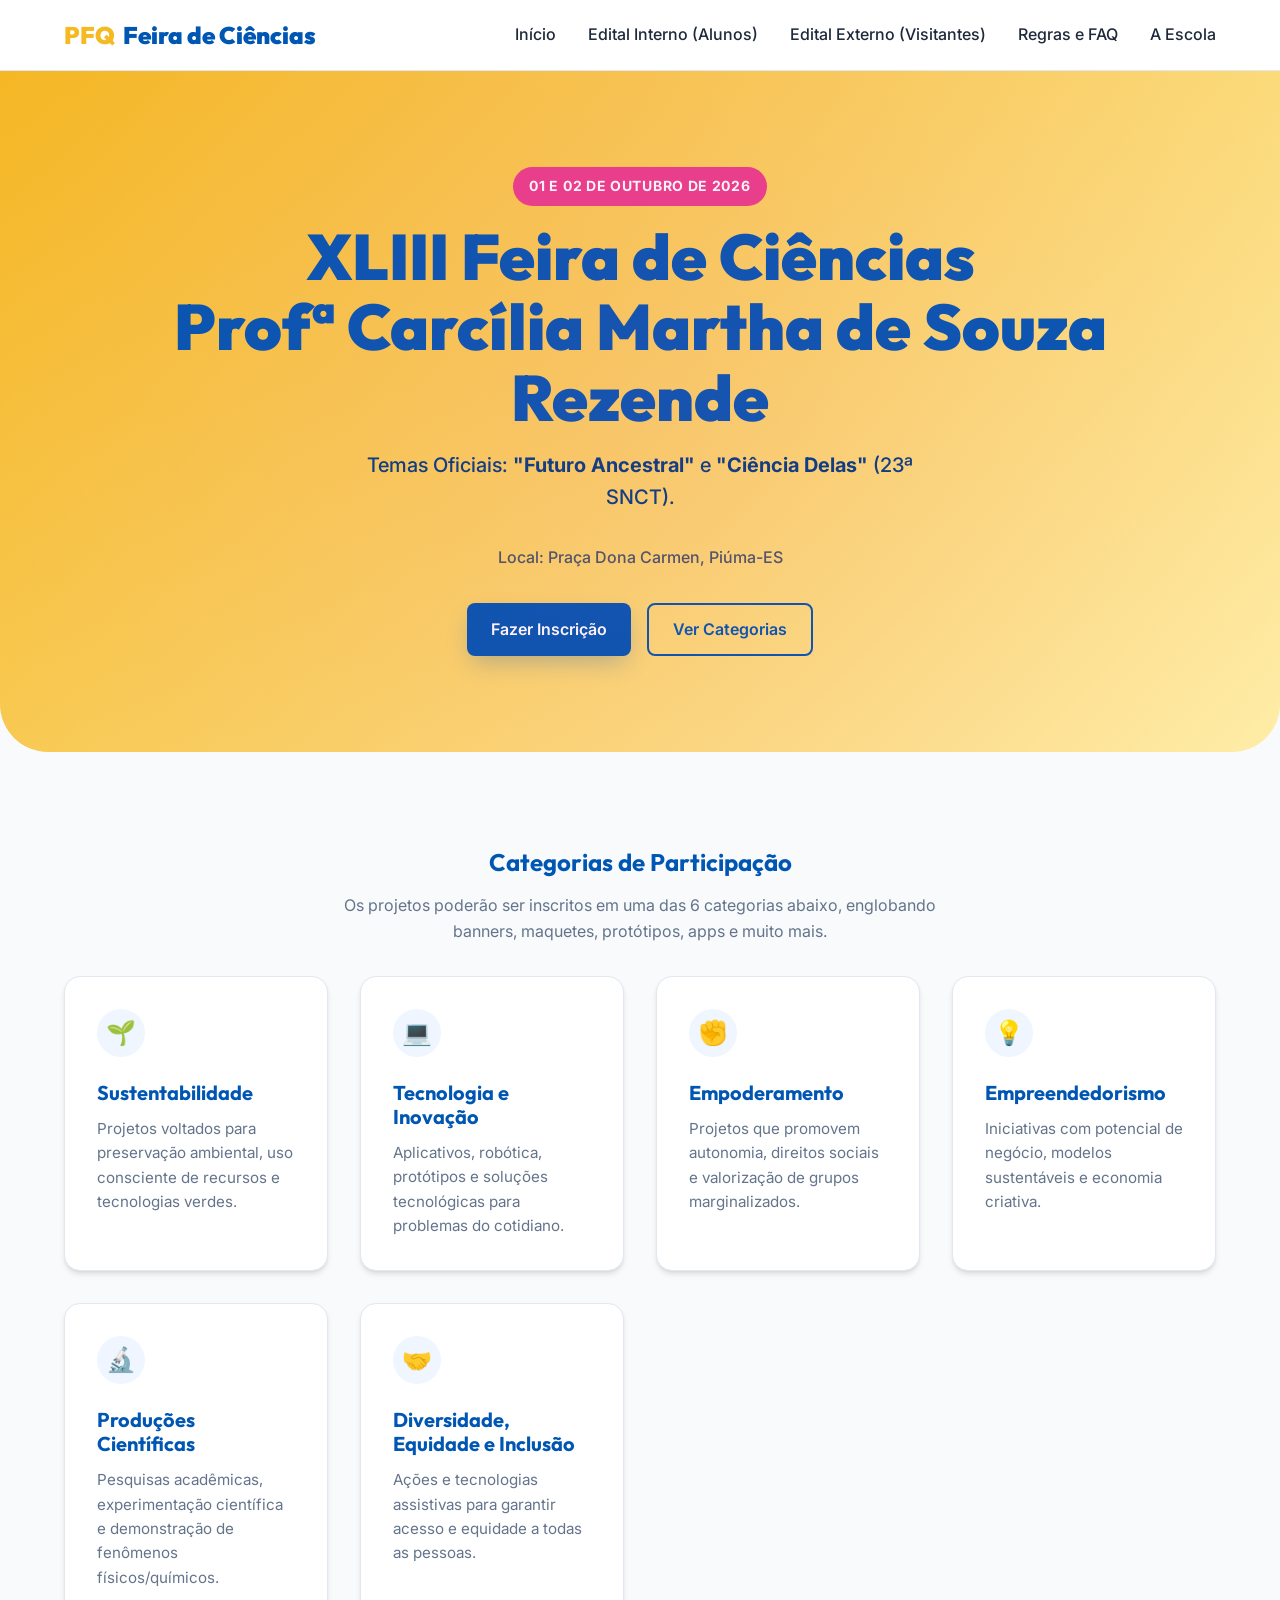
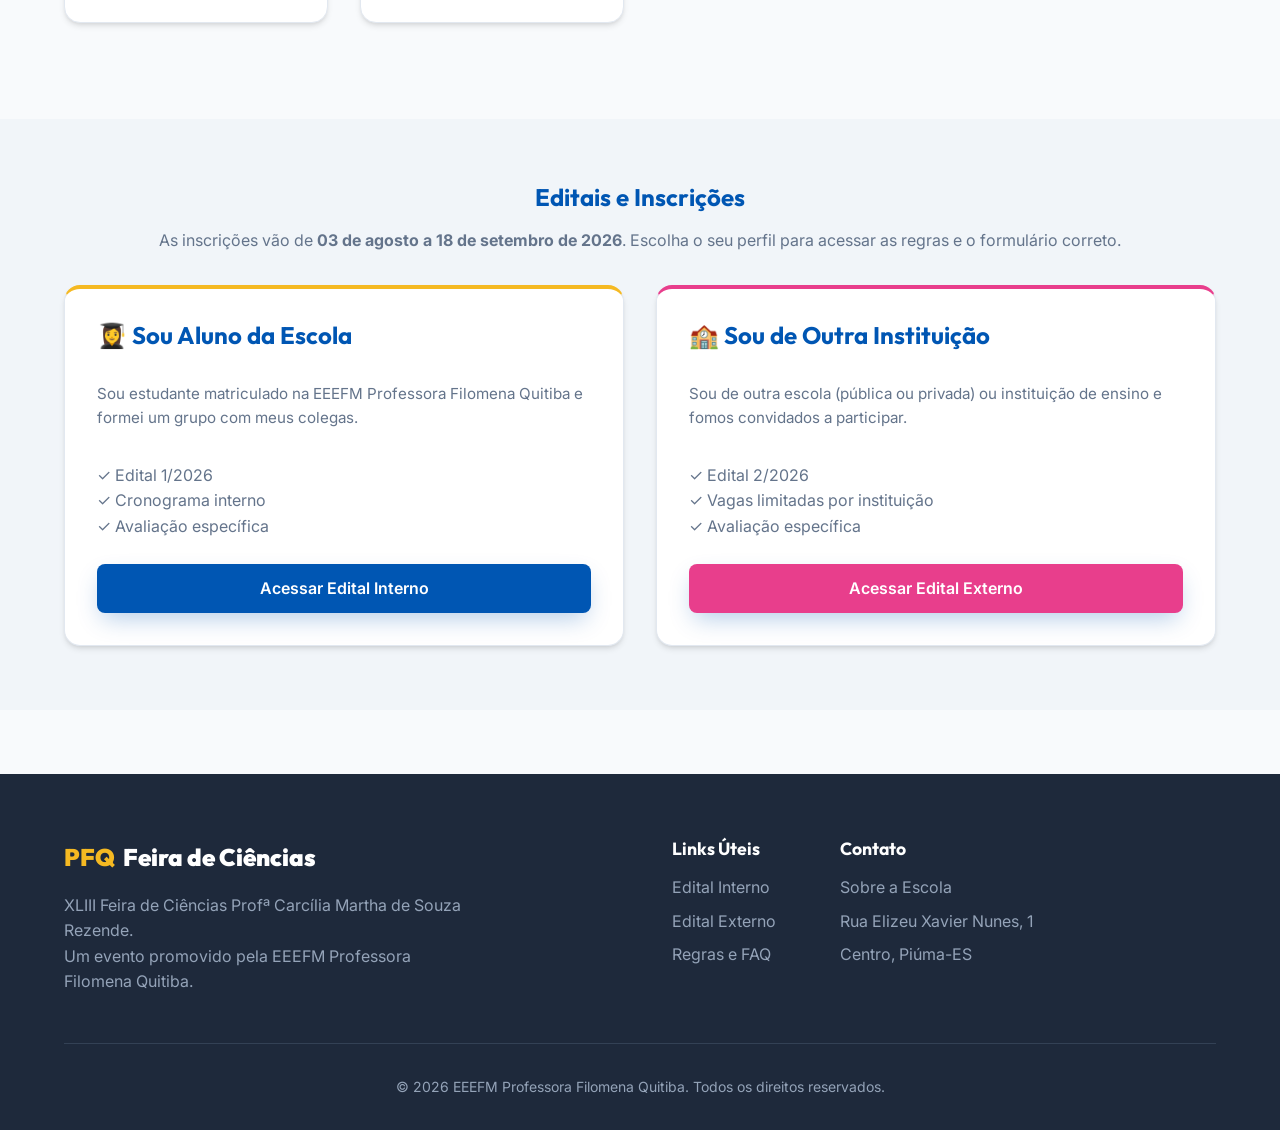
==== index.html @ 98fcd01e "feat: site launch with PDFs" ====
<!DOCTYPE html>
<html lang="pt-BR">
<head>
    <meta charset="UTF-8">
    <meta name="viewport" content="width=device-width, initial-scale=1.0">
    <title>XLIII Feira de Ciências - EEEFM Professora Filomena Quitiba</title>
    <meta name="description" content="Site oficial da XLIII Feira de Ciências Profª Carcília Martha de Souza Rezende da EEEFM Professora Filomena Quitiba. Temas: Futuro Ancestral e Ciência Delas.">
    <link rel="stylesheet" href="css/style.css">
</head>
<body>

    <!-- Header -->
    <header class="header">
        <div class="container flex justify-between items-center">
            <a href="index.html" class="logo">
                <span>PFQ</span> Feira de Ciências
            </a>
            <nav>
                <ul class="nav-links">
                    <li><a href="index.html">Início</a></li>
                    <li><a href="edital-interno.html">Edital Interno (Alunos)</a></li>
                    <li><a href="edital-externo.html">Edital Externo (Visitantes)</a></li>
                    <li><a href="faq.html">Regras e FAQ</a></li>
                    <li><a href="sobre.html">A Escola</a></li>
                </ul>
            </nav>
        </div>
    </header>

    <!-- Hero Section -->
    <section class="hero">
        <div class="container">
            <span class="badge">01 e 02 de Outubro de 2026</span>
            <h1>XLIII Feira de Ciências <br> Profª Carcília Martha de Souza Rezende</h1>
            <p>Temas Oficiais: <strong>"Futuro Ancestral"</strong> e <strong>"Ciência Delas"</strong> (23ª SNCT).</p>
            <p style="font-size: 1rem; color: #475569; margin-bottom: 2rem;">Local: Praça Dona Carmen, Piúma-ES</p>
            
            <div class="flex justify-center gap-4 mt-8" style="flex-wrap: wrap;">
                <a href="#inscricoes" class="btn btn-primary">Fazer Inscrição</a>
                <a href="#categorias" class="btn btn-outline">Ver Categorias</a>
            </div>
        </div>
    </section>

    <!-- Categories Section -->
    <section id="categorias" class="py-24">
        <div class="container">
            <div class="text-center mb-8">
                <h2>Categorias de Participação</h2>
                <p style="color: var(--color-text-muted); max-width: 600px; margin: 0 auto;">Os projetos poderão ser inscritos em uma das 6 categorias abaixo, englobando banners, maquetes, protótipos, apps e muito mais.</p>
            </div>
            
            <div class="grid grid-cols-3 gap-8">
                <!-- Card 1 -->
                <div class="card">
                    <div class="card-icon">🌱</div>
                    <h3>Sustentabilidade</h3>
                    <p>Projetos voltados para preservação ambiental, uso consciente de recursos e tecnologias verdes.</p>
                </div>
                <!-- Card 2 -->
                <div class="card">
                    <div class="card-icon">💻</div>
                    <h3>Tecnologia e Inovação</h3>
                    <p>Aplicativos, robótica, protótipos e soluções tecnológicas para problemas do cotidiano.</p>
                </div>
                <!-- Card 3 -->
                <div class="card">
                    <div class="card-icon">✊</div>
                    <h3>Empoderamento</h3>
                    <p>Projetos que promovem autonomia, direitos sociais e valorização de grupos marginalizados.</p>
                </div>
                <!-- Card 4 -->
                <div class="card">
                    <div class="card-icon">💡</div>
                    <h3>Empreendedorismo</h3>
                    <p>Iniciativas com potencial de negócio, modelos sustentáveis e economia criativa.</p>
                </div>
                <!-- Card 5 -->
                <div class="card">
                    <div class="card-icon">🔬</div>
                    <h3>Produções Científicas</h3>
                    <p>Pesquisas acadêmicas, experimentação científica e demonstração de fenômenos físicos/químicos.</p>
                </div>
                <!-- Card 6 -->
                <div class="card">
                    <div class="card-icon">🤝</div>
                    <h3>Diversidade, Equidade e Inclusão</h3>
                    <p>Ações e tecnologias assistivas para garantir acesso e equidade a todas as pessoas.</p>
                </div>
            </div>
        </div>
    </section>

    <!-- Inscrições e Editais (Hub Central) -->
    <section id="inscricoes" class="py-16" style="background-color: #f1f5f9;">
        <div class="container">
            <div class="text-center mb-8">
                <h2>Editais e Inscrições</h2>
                <p style="color: var(--color-text-muted);">As inscrições vão de <strong>03 de agosto a 18 de setembro de 2026</strong>. Escolha o seu perfil para acessar as regras e o formulário correto.</p>
            </div>

            <div class="grid grid-cols-2 gap-8 mt-8">
                
                <!-- Edital Interno -->
                <div class="card" style="border-top: 4px solid var(--color-primary);">
                    <h3 style="font-size: 1.5rem;">👩‍🎓 Sou Aluno da Escola</h3>
                    <p class="mt-8 mb-8" style="min-height: 48px;">Sou estudante matriculado na EEEFM Professora Filomena Quitiba e formei um grupo com meus colegas.</p>
                    <ul style="list-style: none; margin-bottom: 1.5rem; color: var(--color-text-muted);">
                        <li>✓ Edital 1/2026</li>
                        <li>✓ Cronograma interno</li>
                        <li>✓ Avaliação específica</li>
                    </ul>
                    <a href="edital-interno.html" class="btn btn-primary" style="width: 100%;">Acessar Edital Interno</a>
                </div>

                <!-- Edital Externo -->
                <div class="card" style="border-top: 4px solid var(--color-accent);">
                    <h3 style="font-size: 1.5rem;">🏫 Sou de Outra Instituição</h3>
                    <p class="mt-8 mb-8" style="min-height: 48px;">Sou de outra escola (pública ou privada) ou instituição de ensino e fomos convidados a participar.</p>
                    <ul style="list-style: none; margin-bottom: 1.5rem; color: var(--color-text-muted);">
                        <li>✓ Edital 2/2026</li>
                        <li>✓ Vagas limitadas por instituição</li>
                        <li>✓ Avaliação específica</li>
                    </ul>
                    <a href="edital-externo.html" class="btn btn-primary" style="width: 100%; background-color: var(--color-accent);">Acessar Edital Externo</a>
                </div>

            </div>
        </div>
    </section>

    <!-- Footer -->
    <footer class="footer">
        <div class="container">
            <div class="grid grid-cols-2" style="gap: 4rem;">
                <div>
                    <a href="index.html" class="logo" style="color: var(--color-white); margin-bottom: 1rem;">
                        <span style="color: var(--color-primary);">PFQ</span> Feira de Ciências
                    </a>
                    <p style="color: #94a3b8; max-width: 400px;">XLIII Feira de Ciências Profª Carcília Martha de Souza Rezende. <br>Um evento promovido pela EEEFM Professora Filomena Quitiba.</p>
                </div>
                <div style="display: flex; gap: 4rem;">
                    <div>
                        <h4 style="color: var(--color-white); font-size: 1.1rem;">Links Úteis</h4>
                        <ul style="list-style: none; display: flex; flex-direction: column; gap: 0.5rem; margin-top: 1rem;">
                            <li><a href="edital-interno.html">Edital Interno</a></li>
                            <li><a href="edital-externo.html">Edital Externo</a></li>
                            <li><a href="faq.html">Regras e FAQ</a></li>
                        </ul>
                    </div>
                    <div>
                        <h4 style="color: var(--color-white); font-size: 1.1rem;">Contato</h4>
                        <ul style="list-style: none; display: flex; flex-direction: column; gap: 0.5rem; margin-top: 1rem;">
                            <li><a href="sobre.html">Sobre a Escola</a></li>
                            <li style="color: #94a3b8;">Rua Elizeu Xavier Nunes, 1</li>
                            <li style="color: #94a3b8;">Centro, Piúma-ES</li>
                        </ul>
                    </div>
                </div>
            </div>
            <div class="footer-bottom">
                <p>&copy; 2026 EEEFM Professora Filomena Quitiba. Todos os direitos reservados.</p>
            </div>
        </div>
    </footer>

</body>
</html>
---- css/style.css ----
@import url('https://fonts.googleapis.com/css2?family=Inter:wght@300;400;500;600;700;800&family=Outfit:wght@400;700;900&display=swap');

:root {
  /* Colors based on PFQ notebook cover */
  --color-primary: #f5b922; /* Amarelo Ouro */
  --color-secondary: #0056b3; /* Azul Royal */
  --color-accent: #e83e8c; /* Rosa vibrante */
  --color-bg-light: #f8fafc;
  --color-white: #ffffff;
  --color-text-main: #1e293b;
  --color-text-muted: #64748b;
  --color-border: #e2e8f0;

  /* Shadows for Glassmorphism & Depth */
  --shadow-sm: 0 1px 2px 0 rgb(0 0 0 / 0.05);
  --shadow-md: 0 4px 6px -1px rgb(0 0 0 / 0.1), 0 2px 4px -2px rgb(0 0 0 / 0.1);
  --shadow-lg: 0 10px 15px -3px rgb(0 0 0 / 0.1), 0 4px 6px -4px rgb(0 0 0 / 0.1);
  --shadow-xl: 0 20px 25px -5px rgb(0 0 0 / 0.1), 0 8px 10px -6px rgb(0 0 0 / 0.1);
  --shadow-colored: 0 10px 25px -5px rgba(0, 86, 179, 0.3);

  /* Border Radius */
  --radius-sm: 0.375rem;
  --radius-md: 0.5rem;
  --radius-lg: 1rem;
  --radius-xl: 1.5rem;

  /* Typography */
  --font-sans: 'Inter', sans-serif;
  --font-display: 'Outfit', sans-serif;
}

/* Reset */
*, *::before, *::after {
  box-sizing: border-box;
  margin: 0;
  padding: 0;
}

body {
  font-family: var(--font-sans);
  color: var(--color-text-main);
  background-color: var(--color-bg-light);
  line-height: 1.6;
  -webkit-font-smoothing: antialiased;
}

h1, h2, h3, h4, h5, h6 {
  font-family: var(--font-display);
  font-weight: 700;
  line-height: 1.2;
  margin-bottom: 1rem;
  color: var(--color-secondary);
}

a {
  color: var(--color-secondary);
  text-decoration: none;
  transition: all 0.3s ease;
}

a:hover {
  color: var(--color-accent);
}

img {
  max-width: 100%;
  height: auto;
  display: block;
}

/* Layout Utilities */
.container {
  width: 100%;
  max-width: 1200px;
  margin: 0 auto;
  padding: 0 1.5rem;
}

.grid {
  display: grid;
  gap: 2rem;
}

.grid-cols-2 { grid-template-columns: repeat(auto-fit, minmax(300px, 1fr)); }
.grid-cols-3 { grid-template-columns: repeat(auto-fit, minmax(250px, 1fr)); }

.flex { display: flex; }
.flex-col { flex-direction: column; }
.items-center { align-items: center; }
.justify-between { justify-content: space-between; }
.justify-center { justify-content: center; }
.gap-4 { gap: 1rem; }
.gap-8 { gap: 2rem; }

.text-center { text-align: center; }
.mt-8 { margin-top: 2rem; }
.mb-8 { margin-bottom: 2rem; }
.py-16 { padding-top: 4rem; padding-bottom: 4rem; }
.py-24 { padding-top: 6rem; padding-bottom: 6rem; }

/* Header & Navbar */
.header {
  background: rgba(255, 255, 255, 0.9);
  backdrop-filter: blur(10px);
  -webkit-backdrop-filter: blur(10px);
  border-bottom: 1px solid var(--color-border);
  position: sticky;
  top: 0;
  z-index: 50;
  padding: 1rem 0;
}

.logo {
  font-family: var(--font-display);
  font-size: 1.5rem;
  font-weight: 900;
  color: var(--color-secondary);
  display: flex;
  align-items: center;
  gap: 0.5rem;
}

.logo span {
  color: var(--color-primary);
}

.nav-links {
  display: flex;
  gap: 2rem;
  list-style: none;
}

.nav-links a {
  font-weight: 500;
  color: var(--color-text-main);
}

.nav-links a:hover {
  color: var(--color-secondary);
}

/* Hero Section */
.hero {
  position: relative;
  background: linear-gradient(135deg, var(--color-primary) 0%, #fff0a8 100%);
  color: var(--color-secondary);
  overflow: hidden;
  text-align: center;
  border-bottom-left-radius: 3rem;
  border-bottom-right-radius: 3rem;
  padding: 6rem 1.5rem;
}

.hero::before {
  content: '';
  position: absolute;
  top: -50%; left: -50%; width: 200%; height: 200%;
  background: radial-gradient(circle, rgba(232, 62, 140, 0.1) 0%, transparent 60%);
  pointer-events: none;
}

.hero h1 {
  font-size: clamp(2.5rem, 5vw, 4rem);
  font-weight: 900;
  margin-bottom: 1rem;
  line-height: 1.1;
}

.hero p {
  font-size: 1.25rem;
  font-weight: 500;
  max-width: 600px;
  margin: 0 auto 2rem;
  color: #003d82;
}

.badge {
  display: inline-block;
  background: var(--color-accent);
  color: var(--color-white);
  padding: 0.5rem 1rem;
  border-radius: 2rem;
  font-weight: 700;
  font-size: 0.875rem;
  margin-bottom: 1rem;
  text-transform: uppercase;
  letter-spacing: 0.05em;
}

/* Buttons */
.btn {
  display: inline-flex;
  align-items: center;
  justify-content: center;
  padding: 0.75rem 1.5rem;
  border-radius: var(--radius-md);
  font-weight: 600;
  text-align: center;
  transition: all 0.3s ease;
  cursor: pointer;
  border: none;
}

.btn-primary {
  background: var(--color-secondary);
  color: var(--color-white);
  box-shadow: var(--shadow-colored);
}

.btn-primary:hover {
  background: #004494;
  color: var(--color-white);
  transform: translateY(-2px);
  box-shadow: 0 15px 30px -5px rgba(0, 86, 179, 0.4);
}

.btn-outline {
  background: transparent;
  color: var(--color-secondary);
  border: 2px solid var(--color-secondary);
}

.btn-outline:hover {
  background: var(--color-secondary);
  color: var(--color-white);
}

/* Cards */
.card {
  background: var(--color-white);
  border-radius: var(--radius-lg);
  padding: 2rem;
  box-shadow: var(--shadow-md);
  transition: transform 0.3s ease, box-shadow 0.3s ease;
  border: 1px solid var(--color-border);
}

.card:hover {
  transform: translateY(-5px);
  box-shadow: var(--shadow-xl);
}

.card-icon {
  width: 3rem;
  height: 3rem;
  border-radius: 50%;
  background: #eff6ff;
  color: var(--color-secondary);
  display: flex;
  align-items: center;
  justify-content: center;
  font-size: 1.5rem;
  margin-bottom: 1.5rem;
}

.card h3 {
  font-size: 1.25rem;
  margin-bottom: 0.75rem;
}

.card p {
  color: var(--color-text-muted);
  font-size: 0.95rem;
}

/* Timeline */
.timeline {
  position: relative;
  max-width: 800px;
  margin: 0 auto;
  padding: 2rem 0;
}

.timeline::before {
  content: '';
  position: absolute;
  top: 0;
  left: 2rem;
  height: 100%;
  width: 4px;
  background: var(--color-primary);
  border-radius: 2px;
}

.timeline-item {
  position: relative;
  padding-left: 4.5rem;
  margin-bottom: 2rem;
}

.timeline-date {
  font-weight: 700;
  color: var(--color-accent);
  margin-bottom: 0.25rem;
}

.timeline-content {
  background: var(--color-white);
  padding: 1.5rem;
  border-radius: var(--radius-md);
  box-shadow: var(--shadow-sm);
  border: 1px solid var(--color-border);
}

.timeline-marker {
  position: absolute;
  left: 1.625rem;
  top: 0.5rem;
  width: 1.25rem;
  height: 1.25rem;
  border-radius: 50%;
  background: var(--color-white);
  border: 4px solid var(--color-secondary);
  z-index: 10;
}

/* Footer */
.footer {
  background: var(--color-text-main);
  color: var(--color-white);
  padding: 4rem 0 2rem;
  margin-top: 4rem;
}

.footer a {
  color: #94a3b8;
}

.footer a:hover {
  color: var(--color-white);
}

.footer-bottom {
  border-top: 1px solid #334155;
  margin-top: 3rem;
  padding-top: 2rem;
  text-align: center;
  color: #94a3b8;
  font-size: 0.875rem;
}

/* Responsiveness */
@media (max-width: 768px) {
  .nav-links { display: none; } /* Simpler for now, could add hamburger */
  .timeline::before { left: 1rem; }
  .timeline-item { padding-left: 3rem; }
  .timeline-marker { left: 0.625rem; }
  .hero { padding: 4rem 1rem; border-bottom-left-radius: 2rem; border-bottom-right-radius: 2rem; }
}
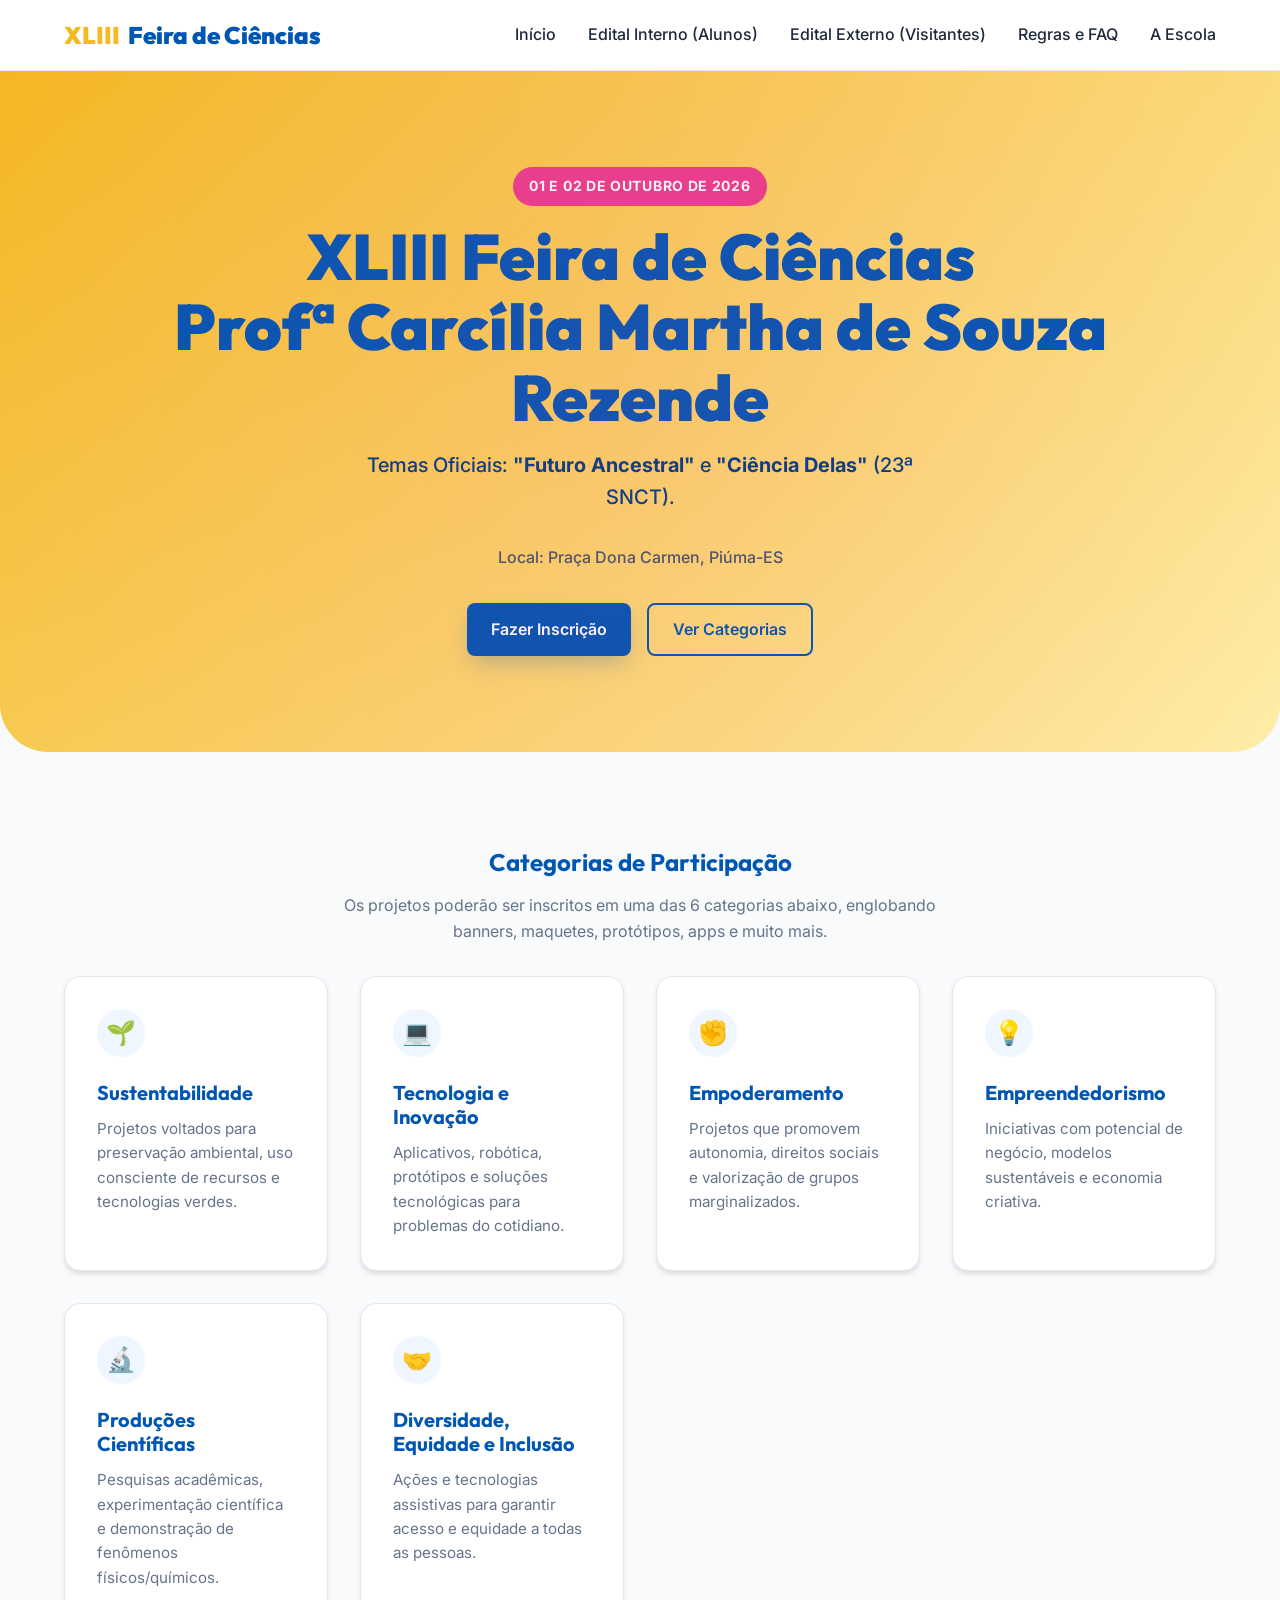
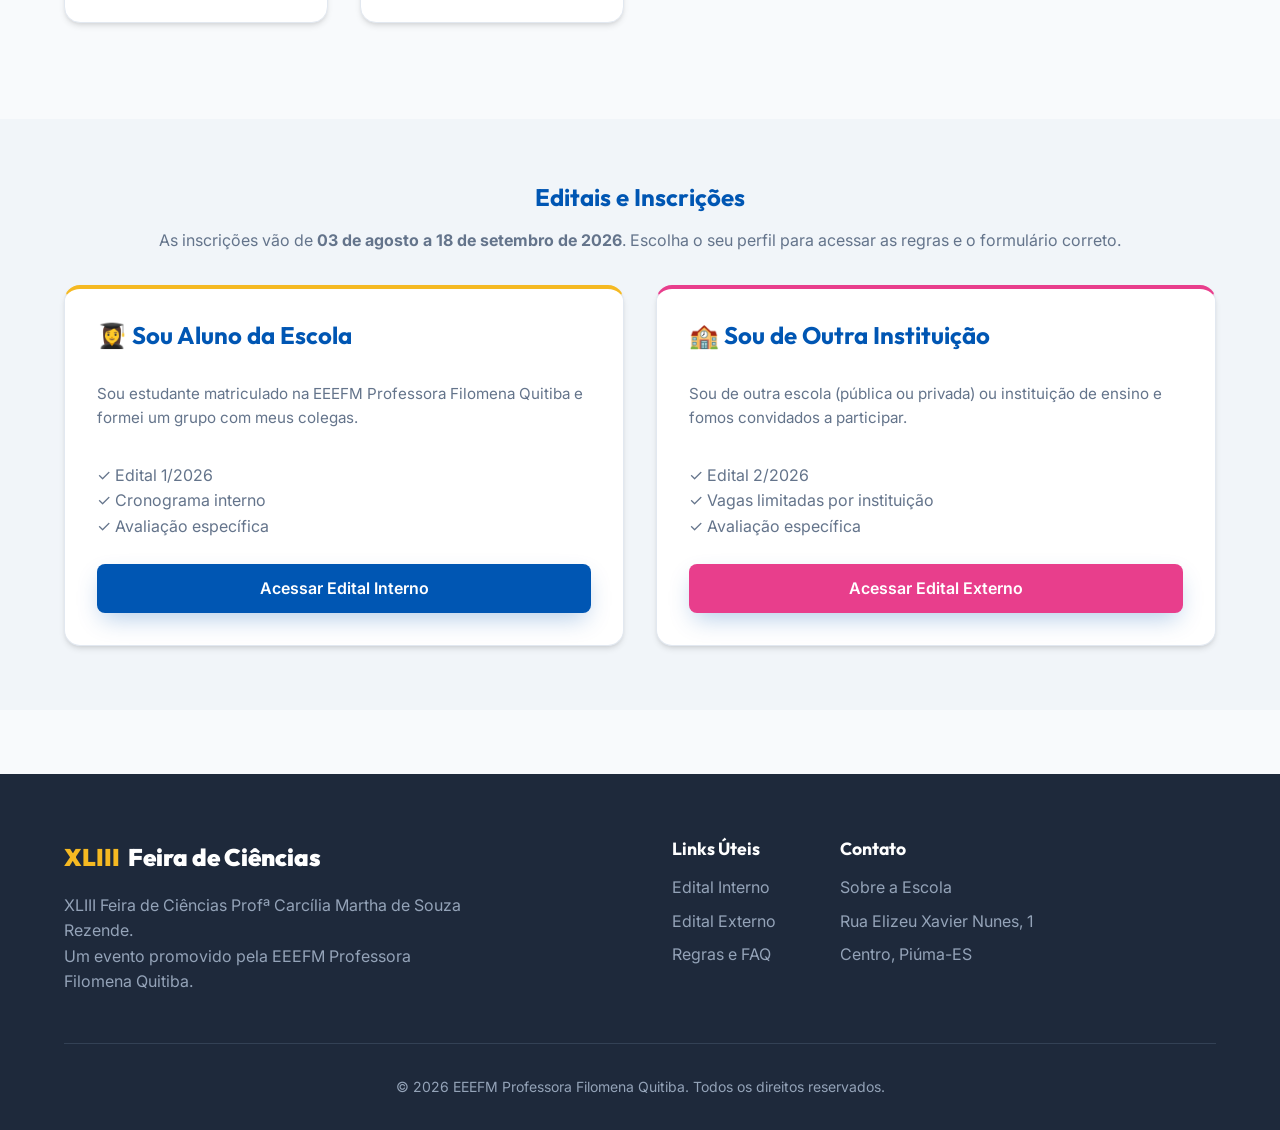
==== commit 68ccd3a2: "style: change logo text from PFQ to XLIII" ====
--- a/index.html
+++ b/index.html
@@ -13,7 +13,7 @@
     <header class="header">
         <div class="container flex justify-between items-center">
             <a href="index.html" class="logo">
-                <span>PFQ</span> Feira de Ciências
+                <span>XLIII</span> Feira de Ciências
             </a>
             <nav>
                 <ul class="nav-links">
@@ -135,7 +135,7 @@
             <div class="grid grid-cols-2" style="gap: 4rem;">
                 <div>
                     <a href="index.html" class="logo" style="color: var(--color-white); margin-bottom: 1rem;">
-                        <span style="color: var(--color-primary);">PFQ</span> Feira de Ciências
+                        <span style="color: var(--color-primary);">XLIII</span> Feira de Ciências
                     </a>
                     <p style="color: #94a3b8; max-width: 400px;">XLIII Feira de Ciências Profª Carcília Martha de Souza Rezende. <br>Um evento promovido pela EEEFM Professora Filomena Quitiba.</p>
                 </div>
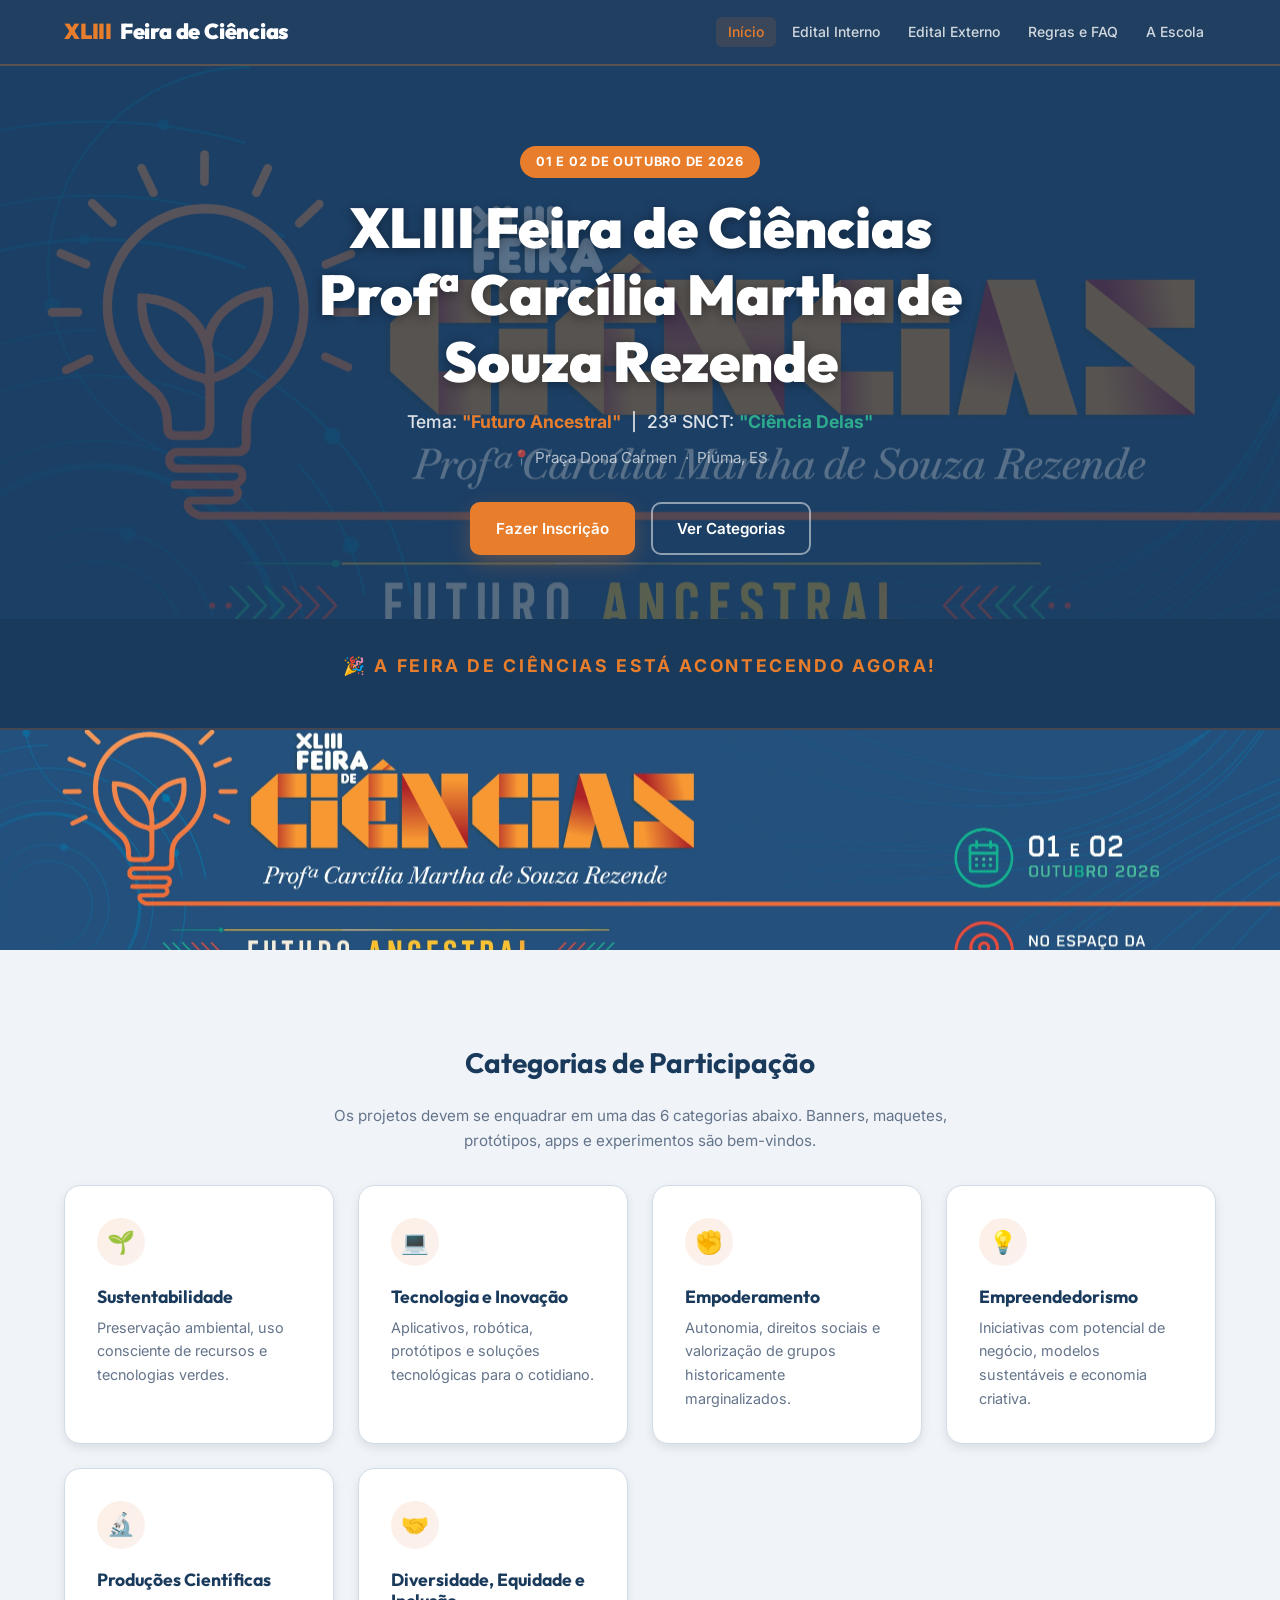
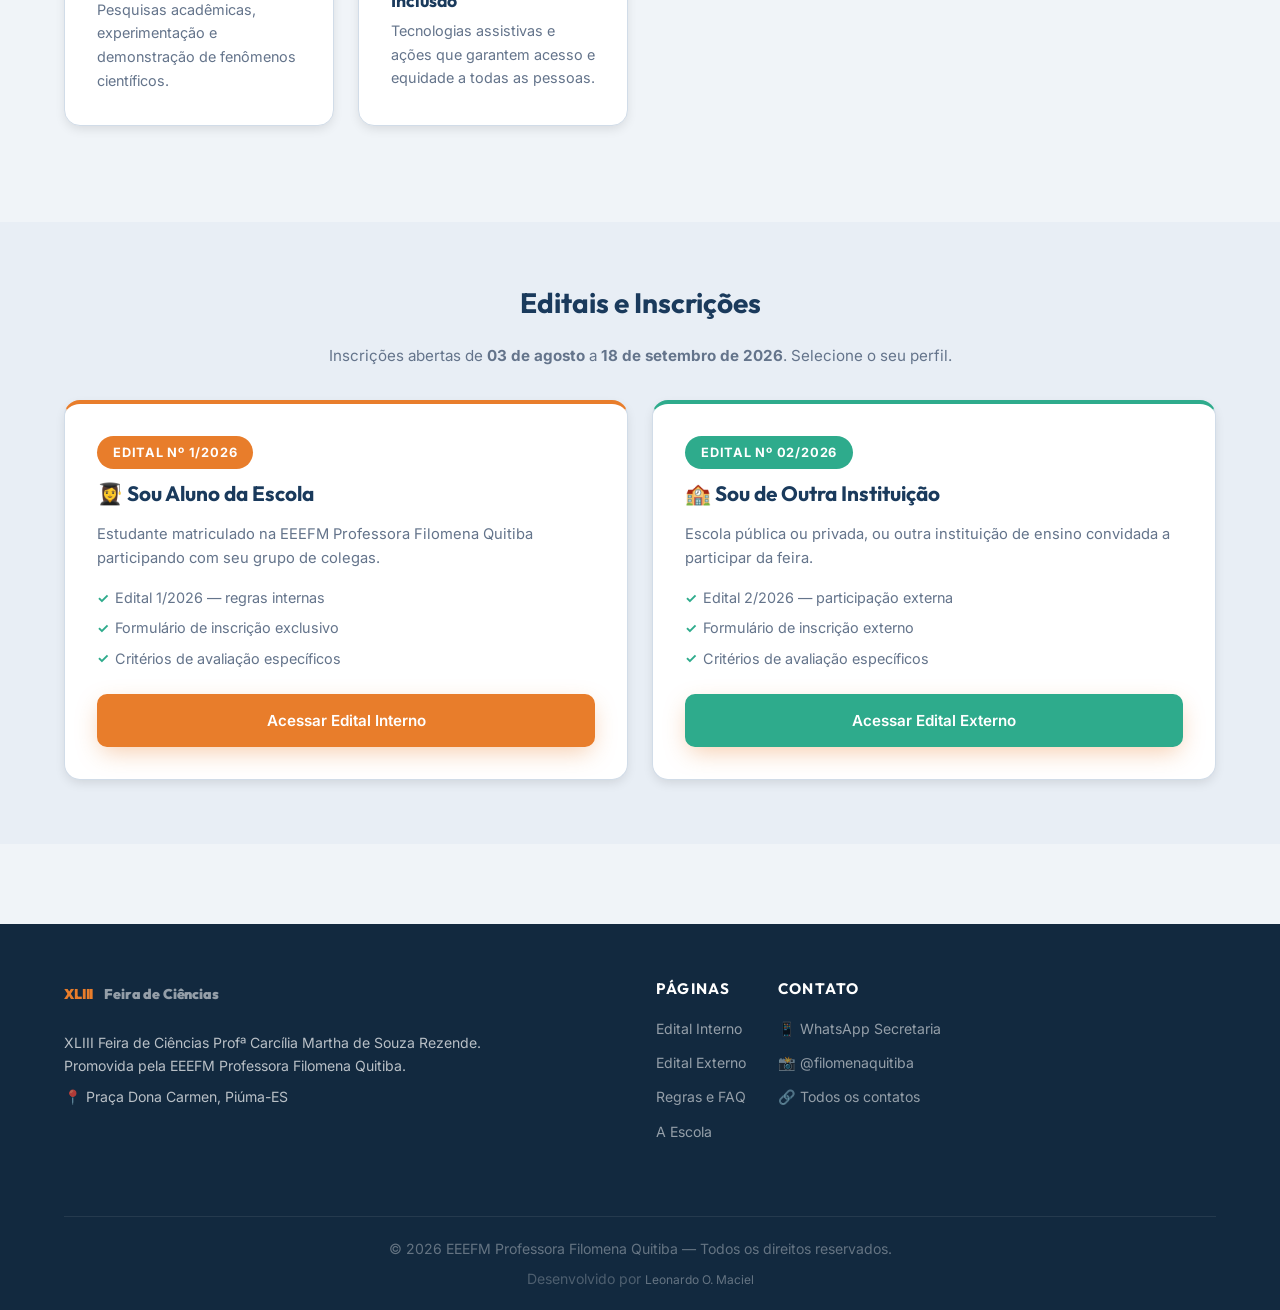
==== commit 0873b5ec: "feat: redesign completo — paleta oficial, imagens, countdown, contatos, PDFs atualizados, menu mobil" ====
--- a/index.html
+++ b/index.html
@@ -3,166 +3,193 @@
 <head>
     <meta charset="UTF-8">
     <meta name="viewport" content="width=device-width, initial-scale=1.0">
-    <title>XLIII Feira de Ciências - EEEFM Professora Filomena Quitiba</title>
-    <meta name="description" content="Site oficial da XLIII Feira de Ciências Profª Carcília Martha de Souza Rezende da EEEFM Professora Filomena Quitiba. Temas: Futuro Ancestral e Ciência Delas.">
+    <title>XLIII Feira de Ciências — EEEFM Profª Filomena Quitiba</title>
+    <meta name="description" content="Site oficial da XLIII Feira de Ciências Profª Carcília Martha de Souza Rezende. Tema: Futuro Ancestral. 01 e 02 de outubro de 2026, Praça Dona Carmen, Piúma-ES.">
+    <link rel="icon" href="img/flyer-feira.jpg" type="image/jpeg">
     <link rel="stylesheet" href="css/style.css">
 </head>
 <body>
 
-    <!-- Header -->
-    <header class="header">
-        <div class="container flex justify-between items-center">
-            <a href="index.html" class="logo">
-                <span>XLIII</span> Feira de Ciências
-            </a>
-            <nav>
-                <ul class="nav-links">
-                    <li><a href="index.html">Início</a></li>
-                    <li><a href="edital-interno.html">Edital Interno (Alunos)</a></li>
-                    <li><a href="edital-externo.html">Edital Externo (Visitantes)</a></li>
-                    <li><a href="faq.html">Regras e FAQ</a></li>
-                    <li><a href="sobre.html">A Escola</a></li>
-                </ul>
-            </nav>
+<!-- ==================== HEADER ==================== -->
+<header class="header">
+    <div class="container flex justify-between items-center">
+        <a href="index.html" class="logo">
+            <span>XLIII</span> Feira de Ciências
+        </a>
+        <nav>
+            <ul class="nav-links" id="nav-links">
+                <li><a href="index.html" class="active">Início</a></li>
+                <li><a href="edital-interno.html">Edital Interno</a></li>
+                <li><a href="edital-externo.html">Edital Externo</a></li>
+                <li><a href="faq.html">Regras e FAQ</a></li>
+                <li><a href="sobre.html">A Escola</a></li>
+            </ul>
+        </nav>
+        <button class="hamburger" id="hamburger" aria-label="Abrir menu">
+            <span></span><span></span><span></span>
+        </button>
+    </div>
+</header>
+
+<!-- ==================== HERO ==================== -->
+<section class="hero">
+    <div class="hero-bg" aria-hidden="true"></div>
+    <div class="hero-content">
+        <span class="badge">01 e 02 de Outubro de 2026</span>
+        <h1>XLIII Feira de Ciências<br>Profª Carcília Martha de Souza Rezende</h1>
+        <p class="subtitle">Tema: <strong style="color: var(--color-primary);">"Futuro Ancestral"</strong> &nbsp;|&nbsp; 23ª SNCT: <strong style="color: var(--color-accent);">"Ciência Delas"</strong></p>
+        <p class="location">📍 Praça Dona Carmen &nbsp;·&nbsp; Piúma, ES</p>
+        <div class="flex justify-center gap-4 flex-wrap">
+            <a href="#inscricoes" class="btn btn-primary">Fazer Inscrição</a>
+            <a href="#categorias" class="btn btn-outline">Ver Categorias</a>
         </div>
-    </header>
+    </div>
+</section>
 
-    <!-- Hero Section -->
-    <section class="hero">
-        <div class="container">
-            <span class="badge">01 e 02 de Outubro de 2026</span>
-            <h1>XLIII Feira de Ciências <br> Profª Carcília Martha de Souza Rezende</h1>
-            <p>Temas Oficiais: <strong>"Futuro Ancestral"</strong> e <strong>"Ciência Delas"</strong> (23ª SNCT).</p>
-            <p style="font-size: 1rem; color: #475569; margin-bottom: 2rem;">Local: Praça Dona Carmen, Piúma-ES</p>
-            
-            <div class="flex justify-center gap-4 mt-8" style="flex-wrap: wrap;">
-                <a href="#inscricoes" class="btn btn-primary">Fazer Inscrição</a>
-                <a href="#categorias" class="btn btn-outline">Ver Categorias</a>
+<!-- ==================== COUNTDOWN ==================== -->
+<section class="countdown-section" id="countdown-section">
+    <div class="container">
+        <p class="countdown-label">⏳ Contagem regressiva para a abertura</p>
+        <div class="countdown-grid">
+            <div class="countdown-unit">
+                <div class="countdown-num" id="cd-days">--</div>
+                <div class="countdown-unit-label">Dias</div>
+            </div>
+            <div class="countdown-unit">
+                <div class="countdown-num" id="cd-hours">--</div>
+                <div class="countdown-unit-label">Horas</div>
+            </div>
+            <div class="countdown-unit">
+                <div class="countdown-num" id="cd-minutes">--</div>
+                <div class="countdown-unit-label">Minutos</div>
+            </div>
+            <div class="countdown-unit">
+                <div class="countdown-num" id="cd-seconds">--</div>
+                <div class="countdown-unit-label">Segundos</div>
             </div>
         </div>
-    </section>
+    </div>
+</section>
 
-    <!-- Categories Section -->
-    <section id="categorias" class="py-24">
-        <div class="container">
-            <div class="text-center mb-8">
-                <h2>Categorias de Participação</h2>
-                <p style="color: var(--color-text-muted); max-width: 600px; margin: 0 auto;">Os projetos poderão ser inscritos em uma das 6 categorias abaixo, englobando banners, maquetes, protótipos, apps e muito mais.</p>
+<!-- ==================== BANNER STRIP ==================== -->
+<div class="banner-strip">
+    <img src="img/banner-horizontal.jpg" alt="XLIII Feira de Ciências — Futuro Ancestral — 01 e 02 de outubro 2026, Praça Dona Carmen">
+</div>
+
+<!-- ==================== CATEGORIAS ==================== -->
+<section id="categorias" class="py-24" style="background: var(--color-bg-light);">
+    <div class="container">
+        <div class="text-center mb-8">
+            <h2 class="section-title" style="border: none; padding: 0; text-align: center;">Categorias de Participação</h2>
+            <p class="section-subtitle" style="margin: 0.5rem auto 0;">Os projetos devem se enquadrar em uma das 6 categorias abaixo. Banners, maquetes, protótipos, apps e experimentos são bem-vindos.</p>
+        </div>
+        <div class="grid grid-3">
+            <div class="card">
+                <div class="card-icon">🌱</div>
+                <h3>Sustentabilidade</h3>
+                <p>Preservação ambiental, uso consciente de recursos e tecnologias verdes.</p>
             </div>
-            
-            <div class="grid grid-cols-3 gap-8">
-                <!-- Card 1 -->
-                <div class="card">
-                    <div class="card-icon">🌱</div>
-                    <h3>Sustentabilidade</h3>
-                    <p>Projetos voltados para preservação ambiental, uso consciente de recursos e tecnologias verdes.</p>
+            <div class="card">
+                <div class="card-icon">💻</div>
+                <h3>Tecnologia e Inovação</h3>
+                <p>Aplicativos, robótica, protótipos e soluções tecnológicas para o cotidiano.</p>
+            </div>
+            <div class="card">
+                <div class="card-icon">✊</div>
+                <h3>Empoderamento</h3>
+                <p>Autonomia, direitos sociais e valorização de grupos historicamente marginalizados.</p>
+            </div>
+            <div class="card">
+                <div class="card-icon">💡</div>
+                <h3>Empreendedorismo</h3>
+                <p>Iniciativas com potencial de negócio, modelos sustentáveis e economia criativa.</p>
+            </div>
+            <div class="card">
+                <div class="card-icon">🔬</div>
+                <h3>Produções Científicas</h3>
+                <p>Pesquisas acadêmicas, experimentação e demonstração de fenômenos científicos.</p>
+            </div>
+            <div class="card">
+                <div class="card-icon">🤝</div>
+                <h3>Diversidade, Equidade e Inclusão</h3>
+                <p>Tecnologias assistivas e ações que garantem acesso e equidade a todas as pessoas.</p>
+            </div>
+        </div>
+    </div>
+</section>
+
+<!-- ==================== INSCRIÇÕES / EDITAIS ==================== -->
+<section id="inscricoes" class="py-16" style="background: var(--color-bg-section);">
+    <div class="container">
+        <div class="text-center mb-8">
+            <h2 class="section-title" style="border: none; padding: 0; text-align: center;">Editais e Inscrições</h2>
+            <p class="section-subtitle" style="margin: 0.5rem auto 0;">Inscrições abertas de <strong>03 de agosto</strong> a <strong>18 de setembro de 2026</strong>. Selecione o seu perfil.</p>
+        </div>
+        <div class="grid grid-2">
+            <div class="card edital-card">
+                <span class="badge" style="margin-bottom: 0.75rem;">Edital nº 1/2026</span>
+                <h3>👩‍🎓 Sou Aluno da Escola</h3>
+                <p style="color: var(--color-text-muted); margin-bottom: 1rem; font-size: 0.92rem;">Estudante matriculado na EEEFM Professora Filomena Quitiba participando com seu grupo de colegas.</p>
+                <ul class="checklist">
+                    <li>Edital 1/2026 — regras internas</li>
+                    <li>Formulário de inscrição exclusivo</li>
+                    <li>Critérios de avaliação específicos</li>
+                </ul>
+                <a href="edital-interno.html" class="btn btn-primary" style="width: 100%;">Acessar Edital Interno</a>
+            </div>
+            <div class="card edital-card externo">
+                <span class="badge badge-teal" style="margin-bottom: 0.75rem;">Edital nº 02/2026</span>
+                <h3>🏫 Sou de Outra Instituição</h3>
+                <p style="color: var(--color-text-muted); margin-bottom: 1rem; font-size: 0.92rem;">Escola pública ou privada, ou outra instituição de ensino convidada a participar da feira.</p>
+                <ul class="checklist">
+                    <li>Edital 2/2026 — participação externa</li>
+                    <li>Formulário de inscrição externo</li>
+                    <li>Critérios de avaliação específicos</li>
+                </ul>
+                <a href="edital-externo.html" class="btn btn-primary" style="width: 100%; background: var(--color-accent); border-color: var(--color-accent);">Acessar Edital Externo</a>
+            </div>
+        </div>
+    </div>
+</section>
+
+<!-- ==================== FOOTER ==================== -->
+<footer class="footer">
+    <div class="container">
+        <div class="grid grid-2 gap-8" style="padding-bottom: 2rem;">
+            <div>
+                <a href="index.html" class="logo footer-logo">
+                    <span>XLIII</span>&nbsp;Feira de Ciências
+                </a>
+                <p style="margin-top: 0.75rem;">XLIII Feira de Ciências Profª Carcília Martha de Souza Rezende.<br>Promovida pela EEEFM Professora Filomena Quitiba.</p>
+                <p style="margin-top: 0.5rem;">📍 Praça Dona Carmen, Piúma-ES</p>
+            </div>
+            <div class="flex gap-8 flex-wrap">
+                <div>
+                    <h4>Páginas</h4>
+                    <ul>
+                        <li><a href="edital-interno.html">Edital Interno</a></li>
+                        <li><a href="edital-externo.html">Edital Externo</a></li>
+                        <li><a href="faq.html">Regras e FAQ</a></li>
+                        <li><a href="sobre.html">A Escola</a></li>
+                    </ul>
                 </div>
-                <!-- Card 2 -->
-                <div class="card">
-                    <div class="card-icon">💻</div>
-                    <h3>Tecnologia e Inovação</h3>
-                    <p>Aplicativos, robótica, protótipos e soluções tecnológicas para problemas do cotidiano.</p>
-                </div>
-                <!-- Card 3 -->
-                <div class="card">
-                    <div class="card-icon">✊</div>
-                    <h3>Empoderamento</h3>
-                    <p>Projetos que promovem autonomia, direitos sociais e valorização de grupos marginalizados.</p>
-                </div>
-                <!-- Card 4 -->
-                <div class="card">
-                    <div class="card-icon">💡</div>
-                    <h3>Empreendedorismo</h3>
-                    <p>Iniciativas com potencial de negócio, modelos sustentáveis e economia criativa.</p>
-                </div>
-                <!-- Card 5 -->
-                <div class="card">
-                    <div class="card-icon">🔬</div>
-                    <h3>Produções Científicas</h3>
-                    <p>Pesquisas acadêmicas, experimentação científica e demonstração de fenômenos físicos/químicos.</p>
-                </div>
-                <!-- Card 6 -->
-                <div class="card">
-                    <div class="card-icon">🤝</div>
-                    <h3>Diversidade, Equidade e Inclusão</h3>
-                    <p>Ações e tecnologias assistivas para garantir acesso e equidade a todas as pessoas.</p>
+                <div>
+                    <h4>Contato</h4>
+                    <ul>
+                        <li><a href="https://wa.me/5528992543514" target="_blank">📱 WhatsApp Secretaria</a></li>
+                        <li><a href="https://www.instagram.com/filomenaquitiba/" target="_blank">📸 @filomenaquitiba</a></li>
+                        <li><a href="https://linkme.bio/contatosfilomena" target="_blank">🔗 Todos os contatos</a></li>
+                    </ul>
                 </div>
             </div>
         </div>
-    </section>
+        <div class="footer-bottom">
+            <p class="footer-copyright">&copy; 2026 EEEFM Professora Filomena Quitiba &mdash; Todos os direitos reservados.</p>
+            <p class="footer-dev">Desenvolvido por <a href="mailto:leonardo.omaciel@educador.edu.es.gov.br">Leonardo O. Maciel</a></p>
+        </div>
+    </div>
+</footer>
 
-    <!-- Inscrições e Editais (Hub Central) -->
-    <section id="inscricoes" class="py-16" style="background-color: #f1f5f9;">
-        <div class="container">
-            <div class="text-center mb-8">
-                <h2>Editais e Inscrições</h2>
-                <p style="color: var(--color-text-muted);">As inscrições vão de <strong>03 de agosto a 18 de setembro de 2026</strong>. Escolha o seu perfil para acessar as regras e o formulário correto.</p>
-            </div>
-
-            <div class="grid grid-cols-2 gap-8 mt-8">
-                
-                <!-- Edital Interno -->
-                <div class="card" style="border-top: 4px solid var(--color-primary);">
-                    <h3 style="font-size: 1.5rem;">👩‍🎓 Sou Aluno da Escola</h3>
-                    <p class="mt-8 mb-8" style="min-height: 48px;">Sou estudante matriculado na EEEFM Professora Filomena Quitiba e formei um grupo com meus colegas.</p>
-                    <ul style="list-style: none; margin-bottom: 1.5rem; color: var(--color-text-muted);">
-                        <li>✓ Edital 1/2026</li>
-                        <li>✓ Cronograma interno</li>
-                        <li>✓ Avaliação específica</li>
-                    </ul>
-                    <a href="edital-interno.html" class="btn btn-primary" style="width: 100%;">Acessar Edital Interno</a>
-                </div>
-
-                <!-- Edital Externo -->
-                <div class="card" style="border-top: 4px solid var(--color-accent);">
-                    <h3 style="font-size: 1.5rem;">🏫 Sou de Outra Instituição</h3>
-                    <p class="mt-8 mb-8" style="min-height: 48px;">Sou de outra escola (pública ou privada) ou instituição de ensino e fomos convidados a participar.</p>
-                    <ul style="list-style: none; margin-bottom: 1.5rem; color: var(--color-text-muted);">
-                        <li>✓ Edital 2/2026</li>
-                        <li>✓ Vagas limitadas por instituição</li>
-                        <li>✓ Avaliação específica</li>
-                    </ul>
-                    <a href="edital-externo.html" class="btn btn-primary" style="width: 100%; background-color: var(--color-accent);">Acessar Edital Externo</a>
-                </div>
-
-            </div>
-        </div>
-    </section>
-
-    <!-- Footer -->
-    <footer class="footer">
-        <div class="container">
-            <div class="grid grid-cols-2" style="gap: 4rem;">
-                <div>
-                    <a href="index.html" class="logo" style="color: var(--color-white); margin-bottom: 1rem;">
-                        <span style="color: var(--color-primary);">XLIII</span> Feira de Ciências
-                    </a>
-                    <p style="color: #94a3b8; max-width: 400px;">XLIII Feira de Ciências Profª Carcília Martha de Souza Rezende. <br>Um evento promovido pela EEEFM Professora Filomena Quitiba.</p>
-                </div>
-                <div style="display: flex; gap: 4rem;">
-                    <div>
-                        <h4 style="color: var(--color-white); font-size: 1.1rem;">Links Úteis</h4>
-                        <ul style="list-style: none; display: flex; flex-direction: column; gap: 0.5rem; margin-top: 1rem;">
-                            <li><a href="edital-interno.html">Edital Interno</a></li>
-                            <li><a href="edital-externo.html">Edital Externo</a></li>
-                            <li><a href="faq.html">Regras e FAQ</a></li>
-                        </ul>
-                    </div>
-                    <div>
-                        <h4 style="color: var(--color-white); font-size: 1.1rem;">Contato</h4>
-                        <ul style="list-style: none; display: flex; flex-direction: column; gap: 0.5rem; margin-top: 1rem;">
-                            <li><a href="sobre.html">Sobre a Escola</a></li>
-                            <li style="color: #94a3b8;">Rua Elizeu Xavier Nunes, 1</li>
-                            <li style="color: #94a3b8;">Centro, Piúma-ES</li>
-                        </ul>
-                    </div>
-                </div>
-            </div>
-            <div class="footer-bottom">
-                <p>&copy; 2026 EEEFM Professora Filomena Quitiba. Todos os direitos reservados.</p>
-            </div>
-        </div>
-    </footer>
-
+<script src="js/main.js"></script>
 </body>
 </html>
--- a/css/style.css
+++ b/css/style.css
@@ -1,46 +1,52 @@
 @import url('https://fonts.googleapis.com/css2?family=Inter:wght@300;400;500;600;700;800&family=Outfit:wght@400;700;900&display=swap');
 
 :root {
-  /* Colors based on PFQ notebook cover */
-  --color-primary: #f5b922; /* Amarelo Ouro */
-  --color-secondary: #0056b3; /* Azul Royal */
-  --color-accent: #e83e8c; /* Rosa vibrante */
-  --color-bg-light: #f8fafc;
-  --color-white: #ffffff;
-  --color-text-main: #1e293b;
-  --color-text-muted: #64748b;
-  --color-border: #e2e8f0;
-
-  /* Shadows for Glassmorphism & Depth */
-  --shadow-sm: 0 1px 2px 0 rgb(0 0 0 / 0.05);
-  --shadow-md: 0 4px 6px -1px rgb(0 0 0 / 0.1), 0 2px 4px -2px rgb(0 0 0 / 0.1);
-  --shadow-lg: 0 10px 15px -3px rgb(0 0 0 / 0.1), 0 4px 6px -4px rgb(0 0 0 / 0.1);
-  --shadow-xl: 0 20px 25px -5px rgb(0 0 0 / 0.1), 0 8px 10px -6px rgb(0 0 0 / 0.1);
-  --shadow-colored: 0 10px 25px -5px rgba(0, 86, 179, 0.3);
-
-  /* Border Radius */
+  /* =============================================
+     PALETA OFICIAL — Extraída das artes gráficas
+     ============================================= */
+  --color-bg-dark:     #1a3a5c;   /* Azul-marinho escuro — fundo principal */
+  --color-bg-darker:   #12293f;   /* Azul ainda mais escuro */
+  --color-primary:     #e87d2b;   /* Laranja âmbar — destaque principal */
+  --color-primary-alt: #c94e2e;   /* Laranja-vermelho — gradiente */
+  --color-accent:      #2eab8c;   /* Verde teal — datas, sucesso */
+  --color-accent-red:  #e84040;   /* Vermelho — localização */
+  --color-white:       #ffffff;
+  --color-bg-light:    #f0f4f8;
+  --color-bg-section:  #e8eef5;
+  --color-text-main:   #1e293b;
+  --color-text-muted:  #64748b;
+  --color-border:      #d1dce8;
+
+  /* Sombras */
+  --shadow-sm:  0 1px 2px 0 rgb(0 0 0 / 0.08);
+  --shadow-md:  0 4px 12px -2px rgb(0 0 0 / 0.12);
+  --shadow-lg:  0 10px 24px -4px rgb(0 0 0 / 0.15);
+  --shadow-xl:  0 20px 40px -6px rgb(0 0 0 / 0.18);
+  --shadow-colored: 0 8px 24px -4px rgba(232, 125, 43, 0.4);
+
+  /* Bordas */
   --radius-sm: 0.375rem;
-  --radius-md: 0.5rem;
+  --radius-md: 0.625rem;
   --radius-lg: 1rem;
   --radius-xl: 1.5rem;
 
-  /* Typography */
-  --font-sans: 'Inter', sans-serif;
+  /* Tipografia */
+  --font-sans:    'Inter', sans-serif;
   --font-display: 'Outfit', sans-serif;
 }
 
-/* Reset */
-*, *::before, *::after {
-  box-sizing: border-box;
-  margin: 0;
-  padding: 0;
-}
+/* =============================================
+   RESET
+   ============================================= */
+*, *::before, *::after { box-sizing: border-box; margin: 0; padding: 0; }
+
+html { scroll-behavior: smooth; }
 
 body {
   font-family: var(--font-sans);
   color: var(--color-text-main);
   background-color: var(--color-bg-light);
-  line-height: 1.6;
+  line-height: 1.65;
   -webkit-font-smoothing: antialiased;
 }
 
@@ -48,302 +54,468 @@
   font-family: var(--font-display);
   font-weight: 700;
   line-height: 1.2;
-  margin-bottom: 1rem;
-  color: var(--color-secondary);
-}
-
-a {
-  color: var(--color-secondary);
-  text-decoration: none;
-  transition: all 0.3s ease;
-}
-
-a:hover {
-  color: var(--color-accent);
-}
-
-img {
-  max-width: 100%;
-  height: auto;
-  display: block;
-}
-
-/* Layout Utilities */
+  margin-bottom: 0.75rem;
+  color: var(--color-bg-dark);
+}
+
+a { color: var(--color-primary); text-decoration: none; transition: all 0.25s ease; }
+a:hover { color: var(--color-primary-alt); }
+img { max-width: 100%; height: auto; display: block; }
+
+/* =============================================
+   LAYOUT
+   ============================================= */
 .container {
-  width: 100%;
-  max-width: 1200px;
-  margin: 0 auto;
-  padding: 0 1.5rem;
-}
-
-.grid {
-  display: grid;
-  gap: 2rem;
-}
-
-.grid-cols-2 { grid-template-columns: repeat(auto-fit, minmax(300px, 1fr)); }
-.grid-cols-3 { grid-template-columns: repeat(auto-fit, minmax(250px, 1fr)); }
+  width: 100%; max-width: 1200px;
+  margin: 0 auto; padding: 0 1.5rem;
+}
+
+.grid { display: grid; gap: 1.5rem; }
+.grid-2 { grid-template-columns: repeat(auto-fit, minmax(300px, 1fr)); }
+.grid-3 { grid-template-columns: repeat(auto-fit, minmax(240px, 1fr)); }
+.grid-sidebar { grid-template-columns: 2fr 1fr; gap: 3rem; }
 
 .flex { display: flex; }
 .flex-col { flex-direction: column; }
 .items-center { align-items: center; }
 .justify-between { justify-content: space-between; }
 .justify-center { justify-content: center; }
+.flex-wrap { flex-wrap: wrap; }
+.gap-2 { gap: 0.5rem; }
 .gap-4 { gap: 1rem; }
+.gap-6 { gap: 1.5rem; }
 .gap-8 { gap: 2rem; }
 
 .text-center { text-align: center; }
+.mt-4 { margin-top: 1rem; }
+.mt-6 { margin-top: 1.5rem; }
 .mt-8 { margin-top: 2rem; }
+.mb-4 { margin-bottom: 1rem; }
+.mb-6 { margin-bottom: 1.5rem; }
 .mb-8 { margin-bottom: 2rem; }
+.py-12 { padding-top: 3rem; padding-bottom: 3rem; }
 .py-16 { padding-top: 4rem; padding-bottom: 4rem; }
 .py-24 { padding-top: 6rem; padding-bottom: 6rem; }
 
-/* Header & Navbar */
+/* =============================================
+   HEADER & NAVBAR
+   ============================================= */
 .header {
-  background: rgba(255, 255, 255, 0.9);
-  backdrop-filter: blur(10px);
-  -webkit-backdrop-filter: blur(10px);
-  border-bottom: 1px solid var(--color-border);
-  position: sticky;
-  top: 0;
-  z-index: 50;
-  padding: 1rem 0;
+  background: rgba(26, 58, 92, 0.97);
+  backdrop-filter: blur(12px);
+  -webkit-backdrop-filter: blur(12px);
+  border-bottom: 2px solid rgba(232, 125, 43, 0.3);
+  position: sticky; top: 0; z-index: 100;
+  padding: 0.875rem 0;
 }
 
 .logo {
   font-family: var(--font-display);
-  font-size: 1.5rem;
+  font-size: 1.35rem;
   font-weight: 900;
-  color: var(--color-secondary);
-  display: flex;
-  align-items: center;
-  gap: 0.5rem;
-}
-
-.logo span {
+  color: var(--color-white);
+  display: flex; align-items: center; gap: 0.5rem;
+  letter-spacing: -0.01em;
+}
+.logo span { color: var(--color-primary); }
+.logo:hover { color: var(--color-white); }
+
+.nav-links { display: flex; gap: 0.25rem; list-style: none; align-items: center; }
+.nav-links a {
+  font-size: 0.875rem; font-weight: 500;
+  color: rgba(255,255,255,0.8);
+  padding: 0.4rem 0.75rem;
+  border-radius: var(--radius-sm);
+  transition: all 0.2s;
+}
+.nav-links a:hover, .nav-links a.active {
   color: var(--color-primary);
-}
-
-.nav-links {
-  display: flex;
-  gap: 2rem;
-  list-style: none;
-}
-
-.nav-links a {
-  font-weight: 500;
-  color: var(--color-text-main);
-}
-
-.nav-links a:hover {
-  color: var(--color-secondary);
-}
-
-/* Hero Section */
+  background: rgba(232, 125, 43, 0.12);
+}
+
+/* Mobile hamburger */
+.hamburger {
+  display: none; flex-direction: column; gap: 5px;
+  background: none; border: none; cursor: pointer; padding: 4px;
+}
+.hamburger span {
+  display: block; width: 24px; height: 2px;
+  background: var(--color-white);
+  border-radius: 2px; transition: all 0.3s;
+}
+.hamburger.open span:nth-child(1) { transform: rotate(45deg) translate(5px, 5px); }
+.hamburger.open span:nth-child(2) { opacity: 0; }
+.hamburger.open span:nth-child(3) { transform: rotate(-45deg) translate(5px, -5px); }
+
+/* =============================================
+   HERO (com imagem de fundo real)
+   ============================================= */
 .hero {
   position: relative;
-  background: linear-gradient(135deg, var(--color-primary) 0%, #fff0a8 100%);
-  color: var(--color-secondary);
+  min-height: 520px;
+  display: flex; align-items: center; justify-content: center;
+  text-align: center;
   overflow: hidden;
+  background-color: var(--color-bg-dark);
+}
+.hero-bg {
+  position: absolute; inset: 0;
+  background-image: url('../img/flyer-feira.jpg');
+  background-size: cover;
+  background-position: center top;
+  opacity: 0.28;
+}
+.hero-content {
+  position: relative; z-index: 2;
+  padding: 5rem 1.5rem 4rem;
+  max-width: 800px; margin: 0 auto;
+}
+.hero h1 {
+  font-size: clamp(2rem, 4.5vw, 3.5rem);
+  font-weight: 900;
+  color: var(--color-white);
+  text-shadow: 0 2px 12px rgba(0,0,0,0.4);
+  margin-bottom: 0.75rem;
+}
+.hero .subtitle {
+  font-size: 1.1rem; color: rgba(255,255,255,0.85);
+  font-weight: 500; margin-bottom: 0.5rem;
+}
+.hero .location {
+  font-size: 0.95rem; color: rgba(255,255,255,0.65);
+  margin-bottom: 2rem;
+}
+
+/* Banner strip (imagem horizontal) */
+.banner-strip {
+  width: 100%; overflow: hidden; line-height: 0;
+  max-height: 220px;
+}
+.banner-strip img { width: 100%; height: 220px; object-fit: cover; object-position: center; }
+
+/* =============================================
+   COUNTDOWN
+   ============================================= */
+.countdown-section {
+  background: var(--color-bg-dark);
+  padding: 2rem 0;
   text-align: center;
-  border-bottom-left-radius: 3rem;
-  border-bottom-right-radius: 3rem;
-  padding: 6rem 1.5rem;
-}
-
-.hero::before {
-  content: '';
-  position: absolute;
-  top: -50%; left: -50%; width: 200%; height: 200%;
-  background: radial-gradient(circle, rgba(232, 62, 140, 0.1) 0%, transparent 60%);
-  pointer-events: none;
-}
-
-.hero h1 {
-  font-size: clamp(2.5rem, 5vw, 4rem);
-  font-weight: 900;
+  border-bottom: 2px solid rgba(232, 125, 43, 0.2);
+}
+.countdown-label {
+  font-size: 0.8rem; font-weight: 700; text-transform: uppercase;
+  letter-spacing: 0.15em; color: var(--color-primary);
   margin-bottom: 1rem;
-  line-height: 1.1;
-}
-
-.hero p {
-  font-size: 1.25rem;
-  font-weight: 500;
-  max-width: 600px;
-  margin: 0 auto 2rem;
-  color: #003d82;
-}
-
+}
+.countdown-grid {
+  display: flex; gap: 1rem; justify-content: center;
+  flex-wrap: wrap;
+}
+.countdown-unit {
+  background: rgba(255,255,255,0.06);
+  border: 1px solid rgba(232, 125, 43, 0.25);
+  border-radius: var(--radius-md);
+  padding: 0.875rem 1.25rem;
+  min-width: 80px;
+}
+.countdown-num {
+  font-family: var(--font-display);
+  font-size: 2.25rem; font-weight: 900;
+  color: var(--color-primary);
+  line-height: 1;
+}
+.countdown-unit-label {
+  font-size: 0.7rem; text-transform: uppercase;
+  letter-spacing: 0.1em; color: rgba(255,255,255,0.5);
+  margin-top: 0.25rem;
+}
+
+/* =============================================
+   BADGES & PILLS
+   ============================================= */
 .badge {
-  display: inline-block;
-  background: var(--color-accent);
-  color: var(--color-white);
-  padding: 0.5rem 1rem;
-  border-radius: 2rem;
-  font-weight: 700;
-  font-size: 0.875rem;
+  display: inline-flex; align-items: center;
+  background: var(--color-primary);
+  color: var(--color-white);
+  padding: 0.35rem 1rem;
+  border-radius: 2rem; font-weight: 700; font-size: 0.8rem;
+  text-transform: uppercase; letter-spacing: 0.06em;
   margin-bottom: 1rem;
-  text-transform: uppercase;
-  letter-spacing: 0.05em;
-}
-
-/* Buttons */
+}
+.badge-teal { background: var(--color-accent); }
+.badge-dark { background: var(--color-bg-darker); color: rgba(255,255,255,0.9); }
+
+/* =============================================
+   BUTTONS
+   ============================================= */
 .btn {
-  display: inline-flex;
-  align-items: center;
-  justify-content: center;
+  display: inline-flex; align-items: center; justify-content: center; gap: 0.5rem;
   padding: 0.75rem 1.5rem;
   border-radius: var(--radius-md);
-  font-weight: 600;
+  font-weight: 600; font-size: 0.95rem;
+  border: 2px solid transparent;
+  cursor: pointer; transition: all 0.25s ease;
   text-align: center;
-  transition: all 0.3s ease;
-  cursor: pointer;
-  border: none;
-}
-
+}
 .btn-primary {
-  background: var(--color-secondary);
-  color: var(--color-white);
+  background: var(--color-primary);
+  color: var(--color-white);
+  border-color: var(--color-primary);
   box-shadow: var(--shadow-colored);
 }
-
 .btn-primary:hover {
-  background: #004494;
+  background: var(--color-primary-alt);
+  border-color: var(--color-primary-alt);
   color: var(--color-white);
   transform: translateY(-2px);
-  box-shadow: 0 15px 30px -5px rgba(0, 86, 179, 0.4);
-}
-
+  box-shadow: 0 12px 28px -4px rgba(232, 125, 43, 0.5);
+}
 .btn-outline {
   background: transparent;
-  color: var(--color-secondary);
-  border: 2px solid var(--color-secondary);
-}
-
+  color: var(--color-white);
+  border-color: rgba(255,255,255,0.5);
+}
 .btn-outline:hover {
-  background: var(--color-secondary);
-  color: var(--color-white);
-}
-
-/* Cards */
+  background: rgba(255,255,255,0.1);
+  border-color: var(--color-white);
+  color: var(--color-white);
+}
+.btn-outline-dark {
+  background: transparent;
+  color: var(--color-bg-dark);
+  border-color: var(--color-bg-dark);
+}
+.btn-outline-dark:hover {
+  background: var(--color-bg-dark);
+  color: var(--color-white);
+}
+.btn-whatsapp {
+  background: #25d366;
+  color: var(--color-white);
+  border-color: #25d366;
+}
+.btn-whatsapp:hover {
+  background: #1da851;
+  border-color: #1da851;
+  color: var(--color-white);
+  transform: translateY(-2px);
+}
+
+/* =============================================
+   CARDS
+   ============================================= */
 .card {
   background: var(--color-white);
   border-radius: var(--radius-lg);
   padding: 2rem;
   box-shadow: var(--shadow-md);
-  transition: transform 0.3s ease, box-shadow 0.3s ease;
   border: 1px solid var(--color-border);
-}
-
-.card:hover {
-  transform: translateY(-5px);
-  box-shadow: var(--shadow-xl);
-}
+  transition: transform 0.25s ease, box-shadow 0.25s ease;
+}
+.card:hover { transform: translateY(-4px); box-shadow: var(--shadow-lg); }
 
 .card-icon {
-  width: 3rem;
-  height: 3rem;
-  border-radius: 50%;
-  background: #eff6ff;
-  color: var(--color-secondary);
-  display: flex;
-  align-items: center;
-  justify-content: center;
-  font-size: 1.5rem;
-  margin-bottom: 1.5rem;
-}
-
-.card h3 {
-  font-size: 1.25rem;
-  margin-bottom: 0.75rem;
-}
-
-.card p {
-  color: var(--color-text-muted);
-  font-size: 0.95rem;
-}
-
-/* Timeline */
-.timeline {
-  position: relative;
-  max-width: 800px;
-  margin: 0 auto;
-  padding: 2rem 0;
-}
-
-.timeline::before {
-  content: '';
-  position: absolute;
-  top: 0;
-  left: 2rem;
-  height: 100%;
-  width: 4px;
-  background: var(--color-primary);
-  border-radius: 2px;
-}
-
-.timeline-item {
-  position: relative;
-  padding-left: 4.5rem;
-  margin-bottom: 2rem;
-}
-
-.timeline-date {
-  font-weight: 700;
-  color: var(--color-accent);
-  margin-bottom: 0.25rem;
-}
-
-.timeline-content {
+  width: 3rem; height: 3rem; border-radius: 50%;
+  background: linear-gradient(135deg, rgba(232,125,43,0.12), rgba(201,78,46,0.08));
+  color: var(--color-primary);
+  display: flex; align-items: center; justify-content: center;
+  font-size: 1.4rem; margin-bottom: 1.25rem;
+}
+.card h3 { font-size: 1.1rem; margin-bottom: 0.5rem; color: var(--color-bg-dark); }
+.card p { color: var(--color-text-muted); font-size: 0.9rem; }
+
+/* Card de edital (Aluno vs Externo) */
+.edital-card {
+  border-top: 4px solid var(--color-primary);
+}
+.edital-card.externo { border-top-color: var(--color-accent); }
+.edital-card h3 { font-size: 1.3rem; margin-bottom: 1rem; }
+.edital-card .checklist {
+  list-style: none; margin-bottom: 1.5rem;
+  display: flex; flex-direction: column; gap: 0.4rem;
+}
+.edital-card .checklist li {
+  color: var(--color-text-muted); font-size: 0.9rem;
+  display: flex; align-items: center; gap: 0.4rem;
+}
+.edital-card .checklist li::before {
+  content: '✓'; color: var(--color-accent); font-weight: 700; font-size: 0.85rem;
+}
+
+/* Contact card */
+.contact-card {
   background: var(--color-white);
+  border-radius: var(--radius-lg);
   padding: 1.5rem;
-  border-radius: var(--radius-md);
   box-shadow: var(--shadow-sm);
   border: 1px solid var(--color-border);
-}
-
+  display: flex; align-items: center; gap: 1rem;
+  transition: transform 0.2s, box-shadow 0.2s;
+}
+.contact-card:hover { transform: translateY(-3px); box-shadow: var(--shadow-md); }
+.contact-icon {
+  width: 3rem; height: 3rem; border-radius: 50%;
+  display: flex; align-items: center; justify-content: center;
+  font-size: 1.4rem; flex-shrink: 0;
+  background: rgba(37, 211, 102, 0.1);
+}
+.contact-label { font-size: 0.75rem; text-transform: uppercase; letter-spacing: 0.08em; color: var(--color-text-muted); }
+.contact-value { font-weight: 700; color: var(--color-bg-dark); font-size: 1rem; }
+
+/* =============================================
+   PAGE HEADER (interior pages)
+   ============================================= */
+.page-header {
+  background: var(--color-bg-dark);
+  color: var(--color-white);
+  padding: 3.5rem 0 3rem;
+  border-bottom: 3px solid rgba(232,125,43,0.3);
+  text-align: center;
+}
+.page-header h1 { color: var(--color-white); font-size: 2.2rem; }
+.page-header p { color: rgba(255,255,255,0.75); max-width: 680px; margin: 0 auto; font-size: 1rem; }
+
+/* =============================================
+   SECTION HEADERS
+   ============================================= */
+.section-title {
+  font-size: 1.75rem;
+  color: var(--color-bg-dark);
+  border-left: 4px solid var(--color-primary);
+  padding-left: 1rem;
+  margin-bottom: 1.5rem;
+}
+.section-subtitle {
+  color: var(--color-text-muted);
+  max-width: 640px;
+  margin: -0.75rem 0 2rem;
+  font-size: 0.95rem;
+}
+
+/* Evaluation score cards */
+.score-card {
+  background: var(--color-white);
+  border-radius: var(--radius-md);
+  padding: 1.25rem 1.5rem;
+  box-shadow: var(--shadow-sm);
+  border: 1px solid var(--color-border);
+  border-left: 4px solid var(--color-primary);
+}
+.score-card.teal { border-left-color: var(--color-accent); }
+.score-card h4 { font-size: 0.9rem; color: var(--color-text-muted); margin-bottom: 0.25rem; font-weight: 600; }
+.score-num { font-family: var(--font-display); font-size: 2rem; font-weight: 900; color: var(--color-primary); line-height: 1; }
+.score-card.teal .score-num { color: var(--color-accent); }
+.score-unit { font-size: 0.8rem; color: var(--color-text-muted); }
+
+/* =============================================
+   TIMELINE
+   ============================================= */
+.timeline { position: relative; padding: 0.5rem 0; }
+.timeline::before {
+  content: ''; position: absolute;
+  top: 0; left: 1.75rem; height: 100%; width: 3px;
+  background: linear-gradient(to bottom, var(--color-primary), var(--color-accent));
+  border-radius: 2px;
+}
+.timeline-item { position: relative; padding-left: 4rem; margin-bottom: 1.75rem; }
 .timeline-marker {
-  position: absolute;
-  left: 1.625rem;
-  top: 0.5rem;
-  width: 1.25rem;
-  height: 1.25rem;
-  border-radius: 50%;
+  position: absolute; left: 1.375rem; top: 0.25rem;
+  width: 1rem; height: 1rem; border-radius: 50%;
   background: var(--color-white);
-  border: 4px solid var(--color-secondary);
-  z-index: 10;
-}
-
-/* Footer */
+  border: 3px solid var(--color-primary);
+  z-index: 5;
+}
+.timeline-item.done .timeline-marker { background: var(--color-primary); }
+.timeline-item.highlight .timeline-marker { border-color: var(--color-accent); width: 1.2rem; height: 1.2rem; left: 1.3rem; }
+.timeline-date { font-size: 0.8rem; font-weight: 700; color: var(--color-primary); margin-bottom: 0.2rem; text-transform: uppercase; letter-spacing: 0.05em; }
+.timeline-item.highlight .timeline-date { color: var(--color-accent); }
+.timeline-title { font-weight: 600; font-size: 0.95rem; color: var(--color-bg-dark); }
+.timeline-desc { font-size: 0.82rem; color: var(--color-text-muted); margin-top: 0.15rem; }
+
+/* =============================================
+   FAQ SECTION
+   ============================================= */
+.faq-block {
+  background: var(--color-white);
+  border-radius: var(--radius-lg);
+  padding: 1.75rem 2rem;
+  margin-bottom: 1.5rem;
+  border-left: 4px solid var(--color-primary);
+  box-shadow: var(--shadow-sm);
+}
+.faq-block.warning { border-left-color: var(--color-accent-red); }
+.faq-block.success { border-left-color: var(--color-accent); }
+.faq-block h3 { font-size: 1.1rem; margin-bottom: 0.75rem; }
+.faq-block ul { margin-left: 1.25rem; display: flex; flex-direction: column; gap: 0.5rem; color: var(--color-text-main); font-size: 0.92rem; }
+
+/* Format grid */
+.format-grid { display: grid; grid-template-columns: repeat(auto-fit, minmax(200px, 1fr)); gap: 0.75rem; }
+.format-item {
+  background: var(--color-bg-section);
+  padding: 0.875rem 1rem;
+  border-radius: var(--radius-sm);
+  border: 1px solid var(--color-border);
+  font-size: 0.88rem;
+}
+.format-item strong { display: block; color: var(--color-bg-dark); margin-bottom: 0.2rem; }
+.format-item span { color: var(--color-text-muted); }
+
+/* =============================================
+   FOOTER
+   ============================================= */
 .footer {
-  background: var(--color-text-main);
-  color: var(--color-white);
-  padding: 4rem 0 2rem;
-  margin-top: 4rem;
-}
-
-.footer a {
-  color: #94a3b8;
-}
-
-.footer a:hover {
-  color: var(--color-white);
-}
+  background: var(--color-bg-darker);
+  color: rgba(255,255,255,0.7);
+  padding: 3.5rem 0 0;
+  margin-top: 5rem;
+}
+.footer h4 { color: var(--color-white); font-size: 0.95rem; margin-bottom: 1rem; text-transform: uppercase; letter-spacing: 0.08em; }
+.footer a { color: rgba(255,255,255,0.55); font-size: 0.88rem; }
+.footer a:hover { color: var(--color-primary); }
+.footer ul { list-style: none; display: flex; flex-direction: column; gap: 0.5rem; }
+.footer p { font-size: 0.88rem; }
+
+.footer-logo { color: var(--color-white); margin-bottom: 0.75rem; display: inline-flex; }
+.footer-logo span { color: var(--color-primary); }
 
 .footer-bottom {
-  border-top: 1px solid #334155;
-  margin-top: 3rem;
-  padding-top: 2rem;
+  border-top: 1px solid rgba(255,255,255,0.08);
+  margin-top: 2.5rem;
+  padding: 1.25rem 0;
+  display: flex; flex-direction: column; align-items: center; gap: 0.4rem;
   text-align: center;
-  color: #94a3b8;
-  font-size: 0.875rem;
-}
-
-/* Responsiveness */
+}
+.footer-copyright { font-size: 0.8rem; color: rgba(255,255,255,0.35); }
+.footer-dev { font-size: 0.75rem; color: rgba(255,255,255,0.25); }
+.footer-dev a { color: rgba(255,255,255,0.35); font-size: 0.75rem; }
+.footer-dev a:hover { color: var(--color-primary); }
+
+/* =============================================
+   RESPONSIVE
+   ============================================= */
+@media (max-width: 900px) {
+  .grid-sidebar { grid-template-columns: 1fr; }
+}
+
 @media (max-width: 768px) {
-  .nav-links { display: none; } /* Simpler for now, could add hamburger */
-  .timeline::before { left: 1rem; }
-  .timeline-item { padding-left: 3rem; }
-  .timeline-marker { left: 0.625rem; }
-  .hero { padding: 4rem 1rem; border-bottom-left-radius: 2rem; border-bottom-right-radius: 2rem; }
-}
+  .nav-links { display: none; flex-direction: column; position: fixed; top: 60px; left: 0; right: 0; background: var(--color-bg-darker); padding: 1.5rem; gap: 0.25rem; z-index: 99; border-bottom: 2px solid rgba(232,125,43,0.2); }
+  .nav-links.open { display: flex; }
+  .nav-links a { padding: 0.75rem 1rem; border-radius: var(--radius-sm); font-size: 1rem; }
+  .hamburger { display: flex; }
+  .hero { min-height: 400px; }
+  .hero h1 { font-size: 1.9rem; }
+  .banner-strip { max-height: 120px; }
+  .banner-strip img { height: 120px; }
+  .countdown-num { font-size: 1.75rem; }
+  .countdown-unit { min-width: 64px; padding: 0.625rem 0.875rem; }
+  .footer-grid { gap: 2rem; }
+  .timeline::before { left: 1.25rem; }
+  .timeline-item { padding-left: 3.25rem; }
+  .timeline-marker { left: 0.875rem; }
+}
+
+@media (max-width: 480px) {
+  .grid-3, .grid-2 { grid-template-columns: 1fr; }
+  .flex.gap-4 { flex-direction: column; }
+  .btn { width: 100%; text-align: center; }
+}
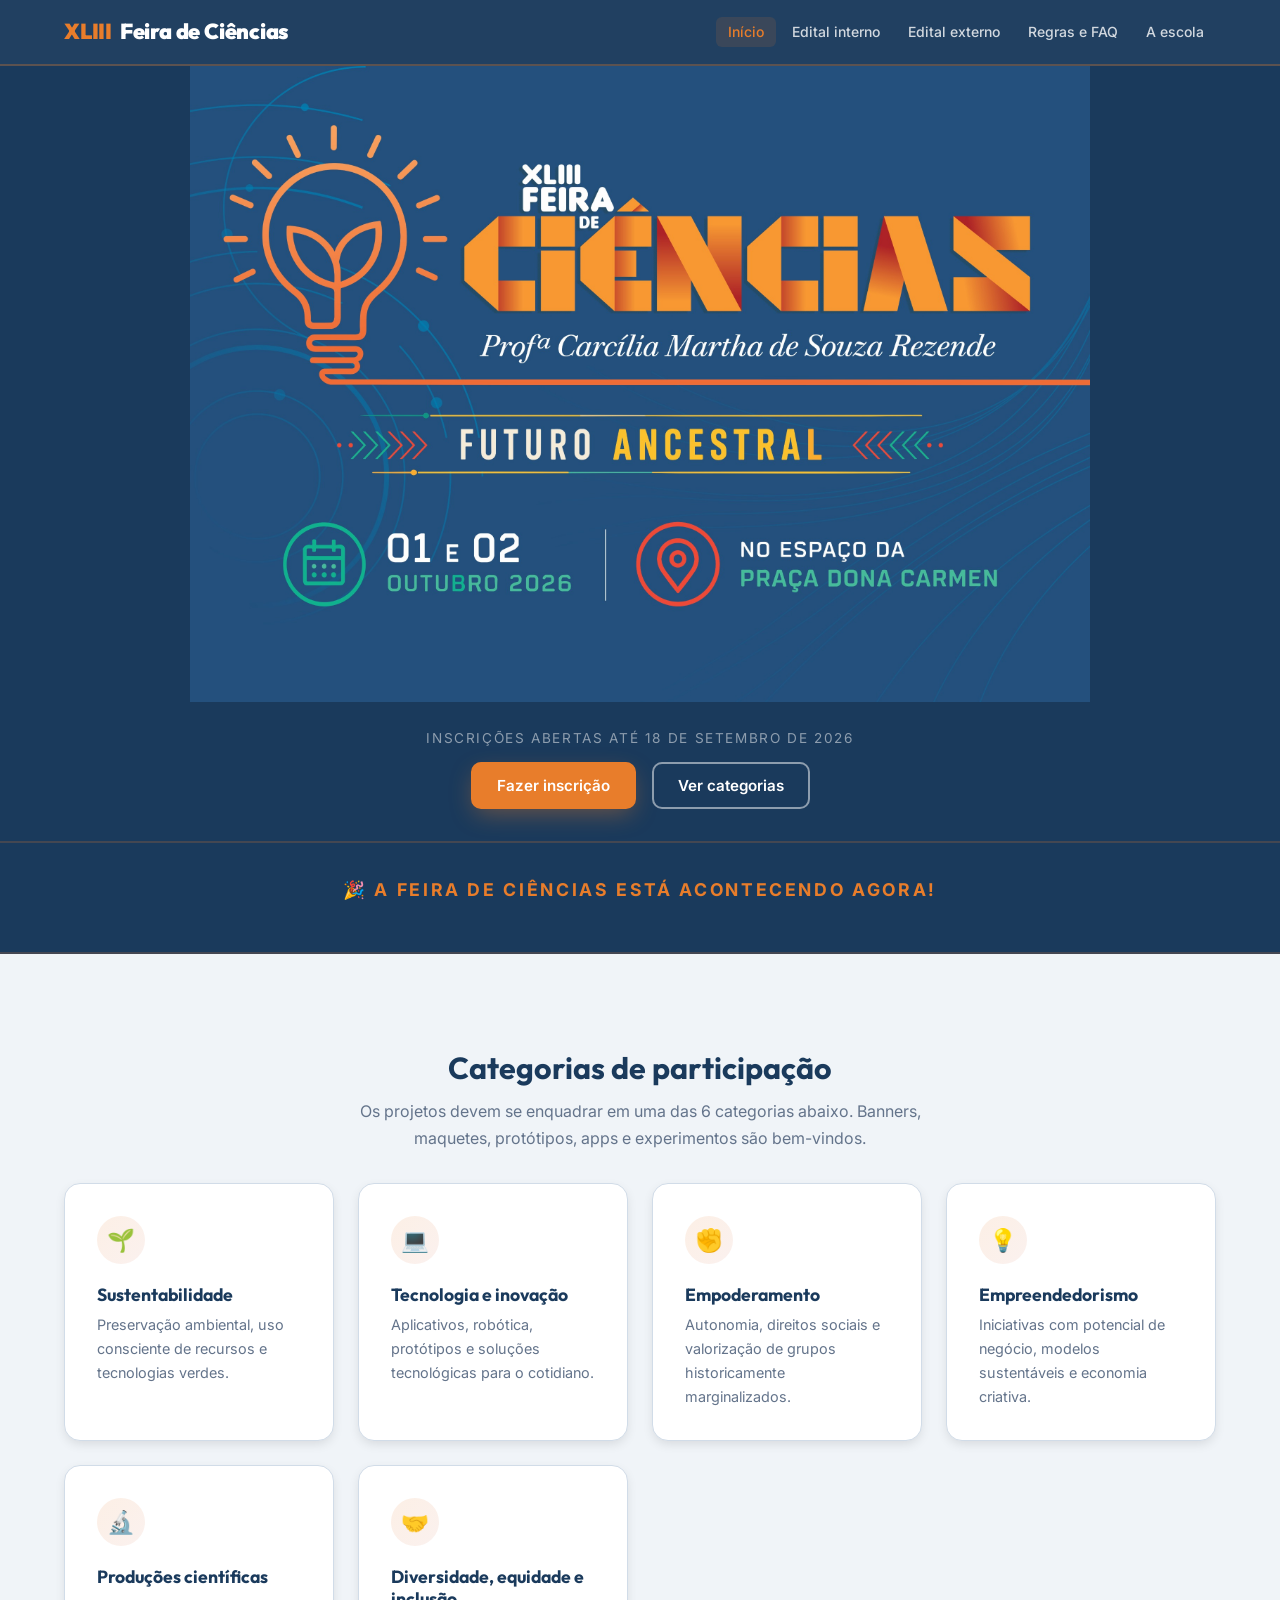
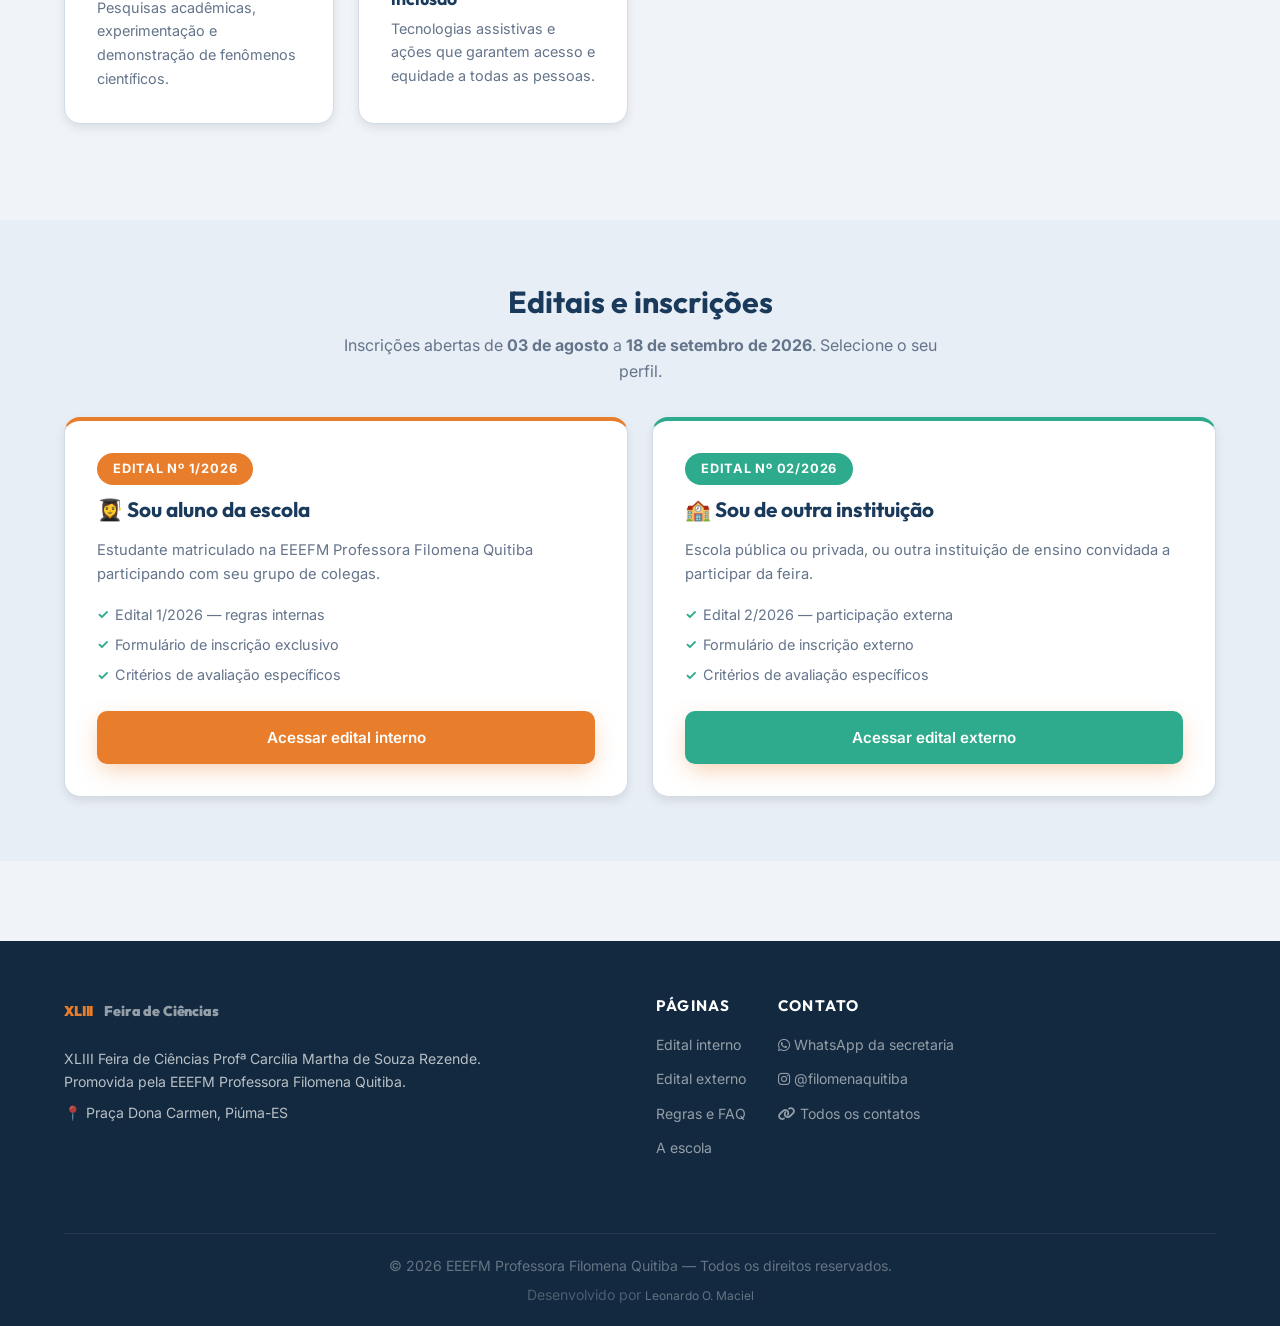
==== commit a861f2b4: "fix: hero sem sobreposicao de texto, icones FA WhatsApp/Instagram, capitalizacao corrigida" ====
--- a/index.html
+++ b/index.html
@@ -6,6 +6,7 @@
     <title>XLIII Feira de Ciências — EEEFM Profª Filomena Quitiba</title>
     <meta name="description" content="Site oficial da XLIII Feira de Ciências Profª Carcília Martha de Souza Rezende. Tema: Futuro Ancestral. 01 e 02 de outubro de 2026, Praça Dona Carmen, Piúma-ES.">
     <link rel="icon" href="img/flyer-feira.jpg" type="image/jpeg">
+    <link rel="stylesheet" href="https://cdnjs.cloudflare.com/ajax/libs/font-awesome/6.7.2/css/all.min.css">
     <link rel="stylesheet" href="css/style.css">
 </head>
 <body>
@@ -19,10 +20,10 @@
         <nav>
             <ul class="nav-links" id="nav-links">
                 <li><a href="index.html" class="active">Início</a></li>
-                <li><a href="edital-interno.html">Edital Interno</a></li>
-                <li><a href="edital-externo.html">Edital Externo</a></li>
+                <li><a href="edital-interno.html">Edital interno</a></li>
+                <li><a href="edital-externo.html">Edital externo</a></li>
                 <li><a href="faq.html">Regras e FAQ</a></li>
-                <li><a href="sobre.html">A Escola</a></li>
+                <li><a href="sobre.html">A escola</a></li>
             </ul>
         </nav>
         <button class="hamburger" id="hamburger" aria-label="Abrir menu">
@@ -31,20 +32,22 @@
     </div>
 </header>
 
-<!-- ==================== HERO ==================== -->
+<!-- ==================== HERO — imagem sem sobreposição de texto ==================== -->
 <section class="hero">
-    <div class="hero-bg" aria-hidden="true"></div>
-    <div class="hero-content">
-        <span class="badge">01 e 02 de Outubro de 2026</span>
-        <h1>XLIII Feira de Ciências<br>Profª Carcília Martha de Souza Rezende</h1>
-        <p class="subtitle">Tema: <strong style="color: var(--color-primary);">"Futuro Ancestral"</strong> &nbsp;|&nbsp; 23ª SNCT: <strong style="color: var(--color-accent);">"Ciência Delas"</strong></p>
-        <p class="location">📍 Praça Dona Carmen &nbsp;·&nbsp; Piúma, ES</p>
-        <div class="flex justify-center gap-4 flex-wrap">
-            <a href="#inscricoes" class="btn btn-primary">Fazer Inscrição</a>
-            <a href="#categorias" class="btn btn-outline">Ver Categorias</a>
-        </div>
+    <div class="hero-img-wrap">
+        <img src="img/flyer-feira.jpg"
+             alt="XLIII Feira de Ciências Profª Carcília Martha de Souza Rezende — Tema: Futuro Ancestral — 01 e 02 de outubro de 2026, Praça Dona Carmen, Piúma-ES">
     </div>
 </section>
+
+<!-- Faixa de ação abaixo do flyer -->
+<div class="hero-cta">
+    <p class="tagline">Inscrições abertas até 18 de setembro de 2026</p>
+    <div class="flex justify-center gap-4 flex-wrap">
+        <a href="#inscricoes" class="btn btn-primary">Fazer inscrição</a>
+        <a href="#categorias" class="btn btn-outline">Ver categorias</a>
+    </div>
+</div>
 
 <!-- ==================== COUNTDOWN ==================== -->
 <section class="countdown-section" id="countdown-section">
@@ -71,17 +74,12 @@
     </div>
 </section>
 
-<!-- ==================== BANNER STRIP ==================== -->
-<div class="banner-strip">
-    <img src="img/banner-horizontal.jpg" alt="XLIII Feira de Ciências — Futuro Ancestral — 01 e 02 de outubro 2026, Praça Dona Carmen">
-</div>
-
 <!-- ==================== CATEGORIAS ==================== -->
 <section id="categorias" class="py-24" style="background: var(--color-bg-light);">
     <div class="container">
         <div class="text-center mb-8">
-            <h2 class="section-title" style="border: none; padding: 0; text-align: center;">Categorias de Participação</h2>
-            <p class="section-subtitle" style="margin: 0.5rem auto 0;">Os projetos devem se enquadrar em uma das 6 categorias abaixo. Banners, maquetes, protótipos, apps e experimentos são bem-vindos.</p>
+            <h2 style="font-size: 1.9rem; color: var(--color-bg-dark);">Categorias de participação</h2>
+            <p style="color: var(--color-text-muted); max-width: 600px; margin: 0.5rem auto 0;">Os projetos devem se enquadrar em uma das 6 categorias abaixo. Banners, maquetes, protótipos, apps e experimentos são bem-vindos.</p>
         </div>
         <div class="grid grid-3">
             <div class="card">
@@ -91,7 +89,7 @@
             </div>
             <div class="card">
                 <div class="card-icon">💻</div>
-                <h3>Tecnologia e Inovação</h3>
+                <h3>Tecnologia e inovação</h3>
                 <p>Aplicativos, robótica, protótipos e soluções tecnológicas para o cotidiano.</p>
             </div>
             <div class="card">
@@ -106,12 +104,12 @@
             </div>
             <div class="card">
                 <div class="card-icon">🔬</div>
-                <h3>Produções Científicas</h3>
+                <h3>Produções científicas</h3>
                 <p>Pesquisas acadêmicas, experimentação e demonstração de fenômenos científicos.</p>
             </div>
             <div class="card">
                 <div class="card-icon">🤝</div>
-                <h3>Diversidade, Equidade e Inclusão</h3>
+                <h3>Diversidade, equidade e inclusão</h3>
                 <p>Tecnologias assistivas e ações que garantem acesso e equidade a todas as pessoas.</p>
             </div>
         </div>
@@ -122,31 +120,31 @@
 <section id="inscricoes" class="py-16" style="background: var(--color-bg-section);">
     <div class="container">
         <div class="text-center mb-8">
-            <h2 class="section-title" style="border: none; padding: 0; text-align: center;">Editais e Inscrições</h2>
-            <p class="section-subtitle" style="margin: 0.5rem auto 0;">Inscrições abertas de <strong>03 de agosto</strong> a <strong>18 de setembro de 2026</strong>. Selecione o seu perfil.</p>
+            <h2 style="font-size: 1.9rem; color: var(--color-bg-dark);">Editais e inscrições</h2>
+            <p style="color: var(--color-text-muted); max-width: 600px; margin: 0.5rem auto 0;">Inscrições abertas de <strong>03 de agosto</strong> a <strong>18 de setembro de 2026</strong>. Selecione o seu perfil.</p>
         </div>
         <div class="grid grid-2">
             <div class="card edital-card">
                 <span class="badge" style="margin-bottom: 0.75rem;">Edital nº 1/2026</span>
-                <h3>👩‍🎓 Sou Aluno da Escola</h3>
+                <h3>👩‍🎓 Sou aluno da escola</h3>
                 <p style="color: var(--color-text-muted); margin-bottom: 1rem; font-size: 0.92rem;">Estudante matriculado na EEEFM Professora Filomena Quitiba participando com seu grupo de colegas.</p>
                 <ul class="checklist">
                     <li>Edital 1/2026 — regras internas</li>
                     <li>Formulário de inscrição exclusivo</li>
                     <li>Critérios de avaliação específicos</li>
                 </ul>
-                <a href="edital-interno.html" class="btn btn-primary" style="width: 100%;">Acessar Edital Interno</a>
+                <a href="edital-interno.html" class="btn btn-primary" style="width: 100%;">Acessar edital interno</a>
             </div>
             <div class="card edital-card externo">
                 <span class="badge badge-teal" style="margin-bottom: 0.75rem;">Edital nº 02/2026</span>
-                <h3>🏫 Sou de Outra Instituição</h3>
+                <h3>🏫 Sou de outra instituição</h3>
                 <p style="color: var(--color-text-muted); margin-bottom: 1rem; font-size: 0.92rem;">Escola pública ou privada, ou outra instituição de ensino convidada a participar da feira.</p>
                 <ul class="checklist">
                     <li>Edital 2/2026 — participação externa</li>
                     <li>Formulário de inscrição externo</li>
                     <li>Critérios de avaliação específicos</li>
                 </ul>
-                <a href="edital-externo.html" class="btn btn-primary" style="width: 100%; background: var(--color-accent); border-color: var(--color-accent);">Acessar Edital Externo</a>
+                <a href="edital-externo.html" class="btn btn-primary" style="width: 100%; background: var(--color-accent); border-color: var(--color-accent);">Acessar edital externo</a>
             </div>
         </div>
     </div>
@@ -167,18 +165,18 @@
                 <div>
                     <h4>Páginas</h4>
                     <ul>
-                        <li><a href="edital-interno.html">Edital Interno</a></li>
-                        <li><a href="edital-externo.html">Edital Externo</a></li>
+                        <li><a href="edital-interno.html">Edital interno</a></li>
+                        <li><a href="edital-externo.html">Edital externo</a></li>
                         <li><a href="faq.html">Regras e FAQ</a></li>
-                        <li><a href="sobre.html">A Escola</a></li>
+                        <li><a href="sobre.html">A escola</a></li>
                     </ul>
                 </div>
                 <div>
                     <h4>Contato</h4>
                     <ul>
-                        <li><a href="https://wa.me/5528992543514" target="_blank">📱 WhatsApp Secretaria</a></li>
-                        <li><a href="https://www.instagram.com/filomenaquitiba/" target="_blank">📸 @filomenaquitiba</a></li>
-                        <li><a href="https://linkme.bio/contatosfilomena" target="_blank">🔗 Todos os contatos</a></li>
+                        <li><a href="https://wa.me/5528992543514" target="_blank"><i class="fa-brands fa-whatsapp"></i> WhatsApp da secretaria</a></li>
+                        <li><a href="https://www.instagram.com/filomenaquitiba/" target="_blank"><i class="fa-brands fa-instagram"></i> @filomenaquitiba</a></li>
+                        <li><a href="https://linkme.bio/contatosfilomena" target="_blank"><i class="fa-solid fa-link"></i> Todos os contatos</a></li>
                     </ul>
                 </div>
             </div>
--- a/css/style.css
+++ b/css/style.css
@@ -148,50 +148,57 @@
 .hamburger.open span:nth-child(3) { transform: rotate(-45deg) translate(5px, -5px); }
 
 /* =============================================
-   HERO (com imagem de fundo real)
+   HERO — imagem do flyer exibida integralmente
+   sem texto sobreposto, sem corte
    ============================================= */
 .hero {
-  position: relative;
-  min-height: 520px;
-  display: flex; align-items: center; justify-content: center;
+  background-color: var(--color-bg-dark);
+  line-height: 0; /* elimina gap abaixo da imagem */
+}
+.hero-img-wrap {
+  width: 100%;
+  max-width: 900px;
+  margin: 0 auto;
+}
+.hero-img-wrap img {
+  width: 100%;
+  height: auto;          /* mantém proporção original — sem corte */
+  display: block;
+  object-fit: contain;
+}
+
+/* Faixa de CTA abaixo da imagem do hero */
+.hero-cta {
+  background: var(--color-bg-dark);
+  padding: 1.75rem 1.5rem 2rem;
   text-align: center;
+  border-bottom: 2px solid rgba(232, 125, 43, 0.2);
+  line-height: normal;
+}
+.hero-cta .tagline {
+  font-size: 0.85rem;
+  color: rgba(255,255,255,0.5);
+  margin-bottom: 1rem;
+  text-transform: uppercase;
+  letter-spacing: 0.12em;
+}
+
+/* Banner strip (páginas internas) — banner horizontal */
+/* Usa contain para não cortar quando a tela for estreita */
+.banner-strip {
+  width: 100%;
+  background-color: var(--color-bg-dark);
+  line-height: 0;
   overflow: hidden;
-  background-color: var(--color-bg-dark);
-}
-.hero-bg {
-  position: absolute; inset: 0;
-  background-image: url('../img/flyer-feira.jpg');
-  background-size: cover;
-  background-position: center top;
-  opacity: 0.28;
-}
-.hero-content {
-  position: relative; z-index: 2;
-  padding: 5rem 1.5rem 4rem;
-  max-width: 800px; margin: 0 auto;
-}
-.hero h1 {
-  font-size: clamp(2rem, 4.5vw, 3.5rem);
-  font-weight: 900;
-  color: var(--color-white);
-  text-shadow: 0 2px 12px rgba(0,0,0,0.4);
-  margin-bottom: 0.75rem;
-}
-.hero .subtitle {
-  font-size: 1.1rem; color: rgba(255,255,255,0.85);
-  font-weight: 500; margin-bottom: 0.5rem;
-}
-.hero .location {
-  font-size: 0.95rem; color: rgba(255,255,255,0.65);
-  margin-bottom: 2rem;
-}
-
-/* Banner strip (imagem horizontal) */
-.banner-strip {
-  width: 100%; overflow: hidden; line-height: 0;
-  max-height: 220px;
-}
-.banner-strip img { width: 100%; height: 220px; object-fit: cover; object-position: center; }
+}
+.banner-strip img {
+  width: 100%;
+  height: auto;           /* proporcional — sem corte */
+  max-height: 260px;
+  object-fit: contain;
+  display: block;
+  margin: 0 auto;
+}
 
 /* =============================================
    COUNTDOWN
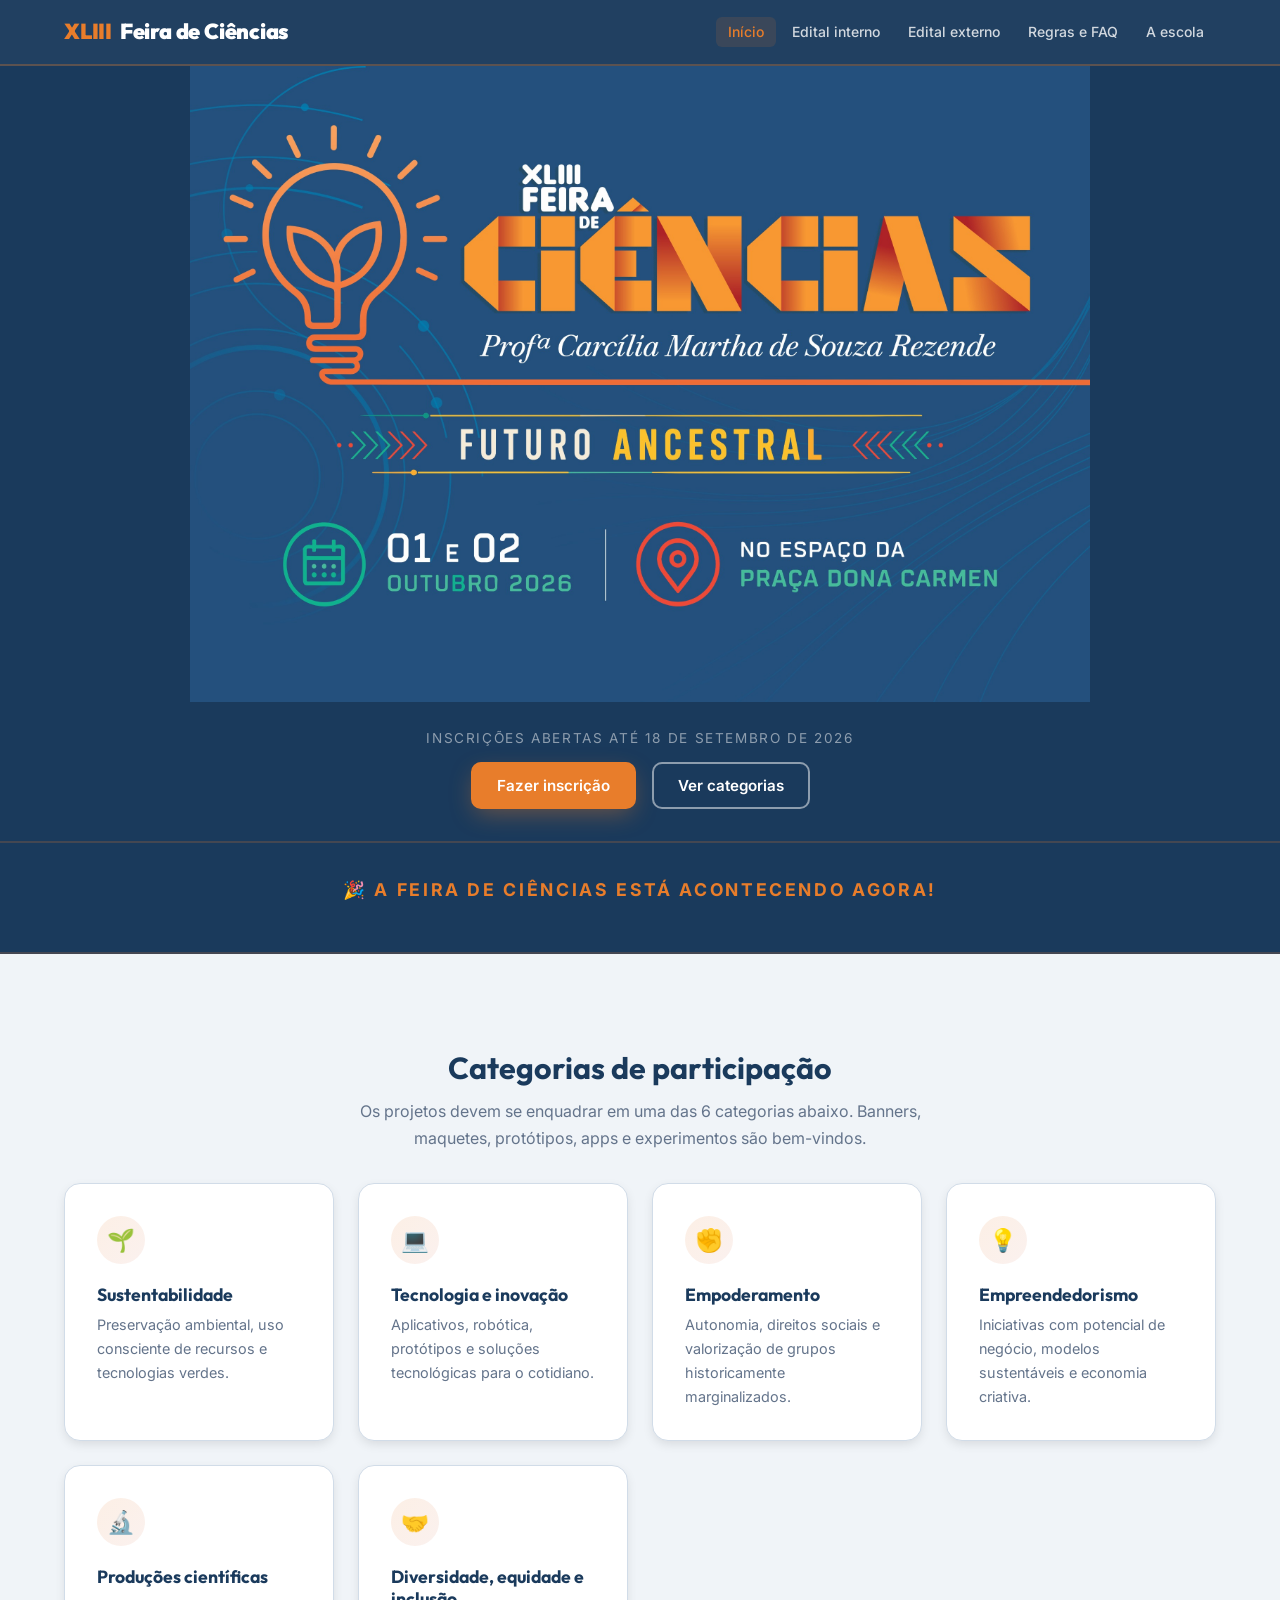
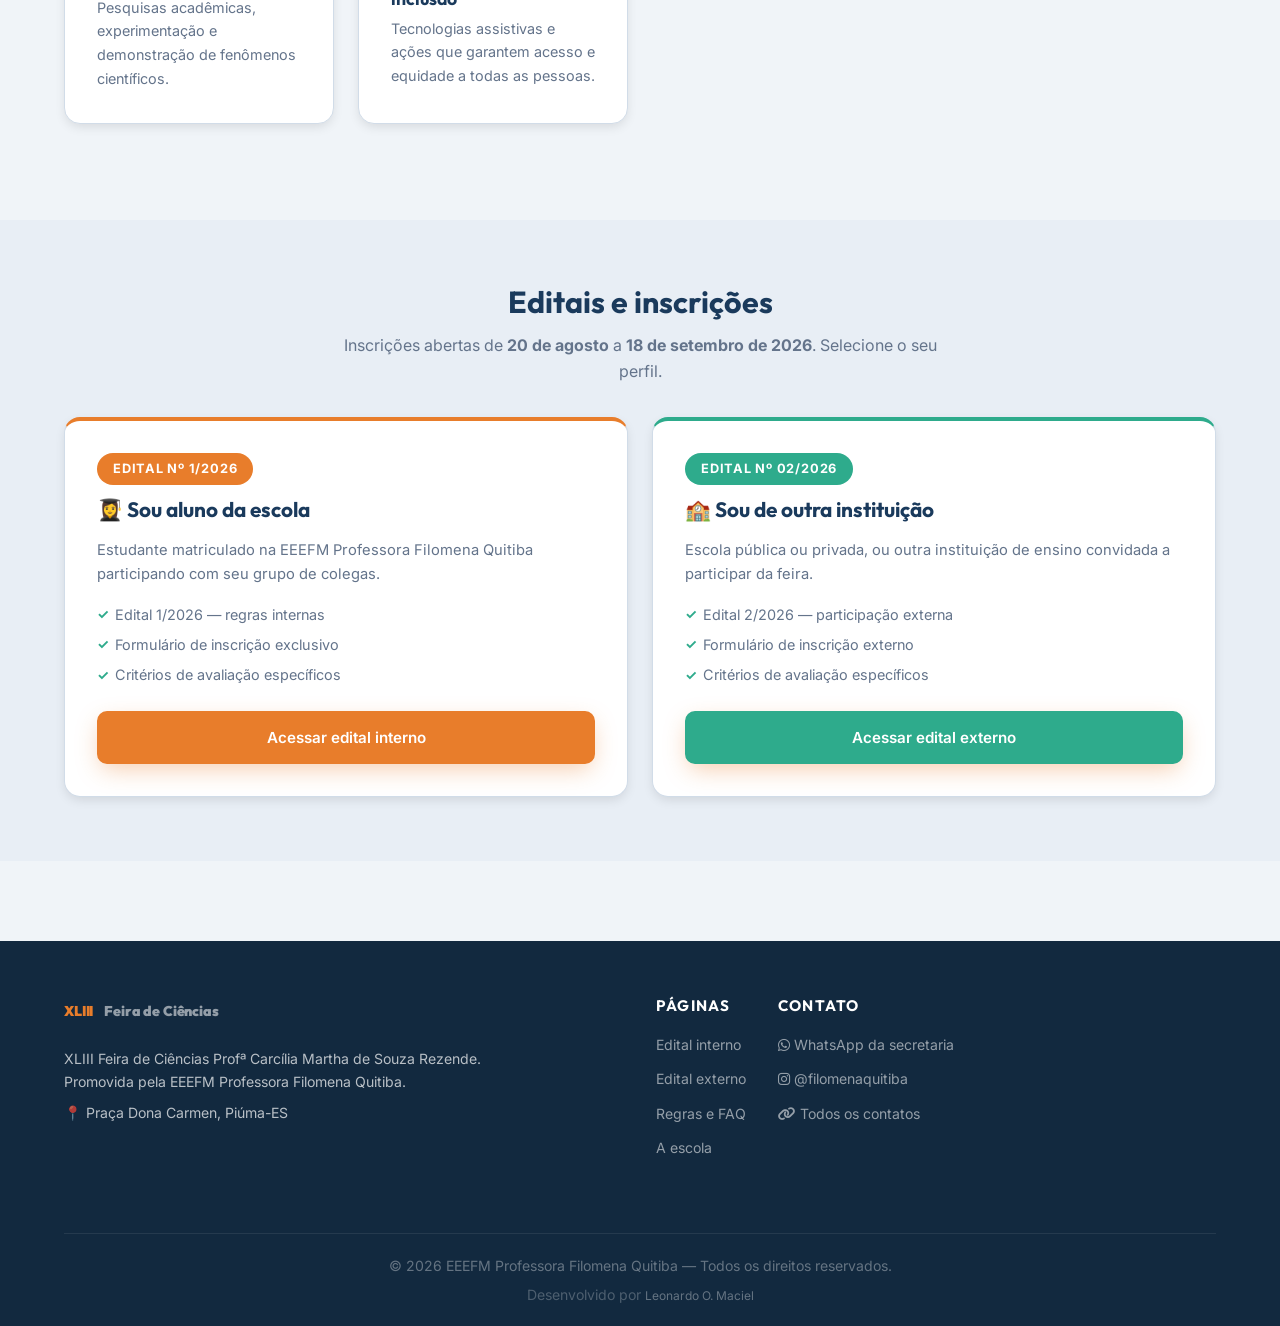
==== commit df616cde: "fix: cronogramas e datas atualizados conforme editais novos (20/08 a 18/09, abertura 01/10 as 18h, e" ====
--- a/index.html
+++ b/index.html
@@ -121,7 +121,7 @@
     <div class="container">
         <div class="text-center mb-8">
             <h2 style="font-size: 1.9rem; color: var(--color-bg-dark);">Editais e inscrições</h2>
-            <p style="color: var(--color-text-muted); max-width: 600px; margin: 0.5rem auto 0;">Inscrições abertas de <strong>03 de agosto</strong> a <strong>18 de setembro de 2026</strong>. Selecione o seu perfil.</p>
+            <p style="color: var(--color-text-muted); max-width: 600px; margin: 0.5rem auto 0;">Inscrições abertas de <strong>20 de agosto</strong> a <strong>18 de setembro de 2026</strong>. Selecione o seu perfil.</p>
         </div>
         <div class="grid grid-2">
             <div class="card edital-card">
